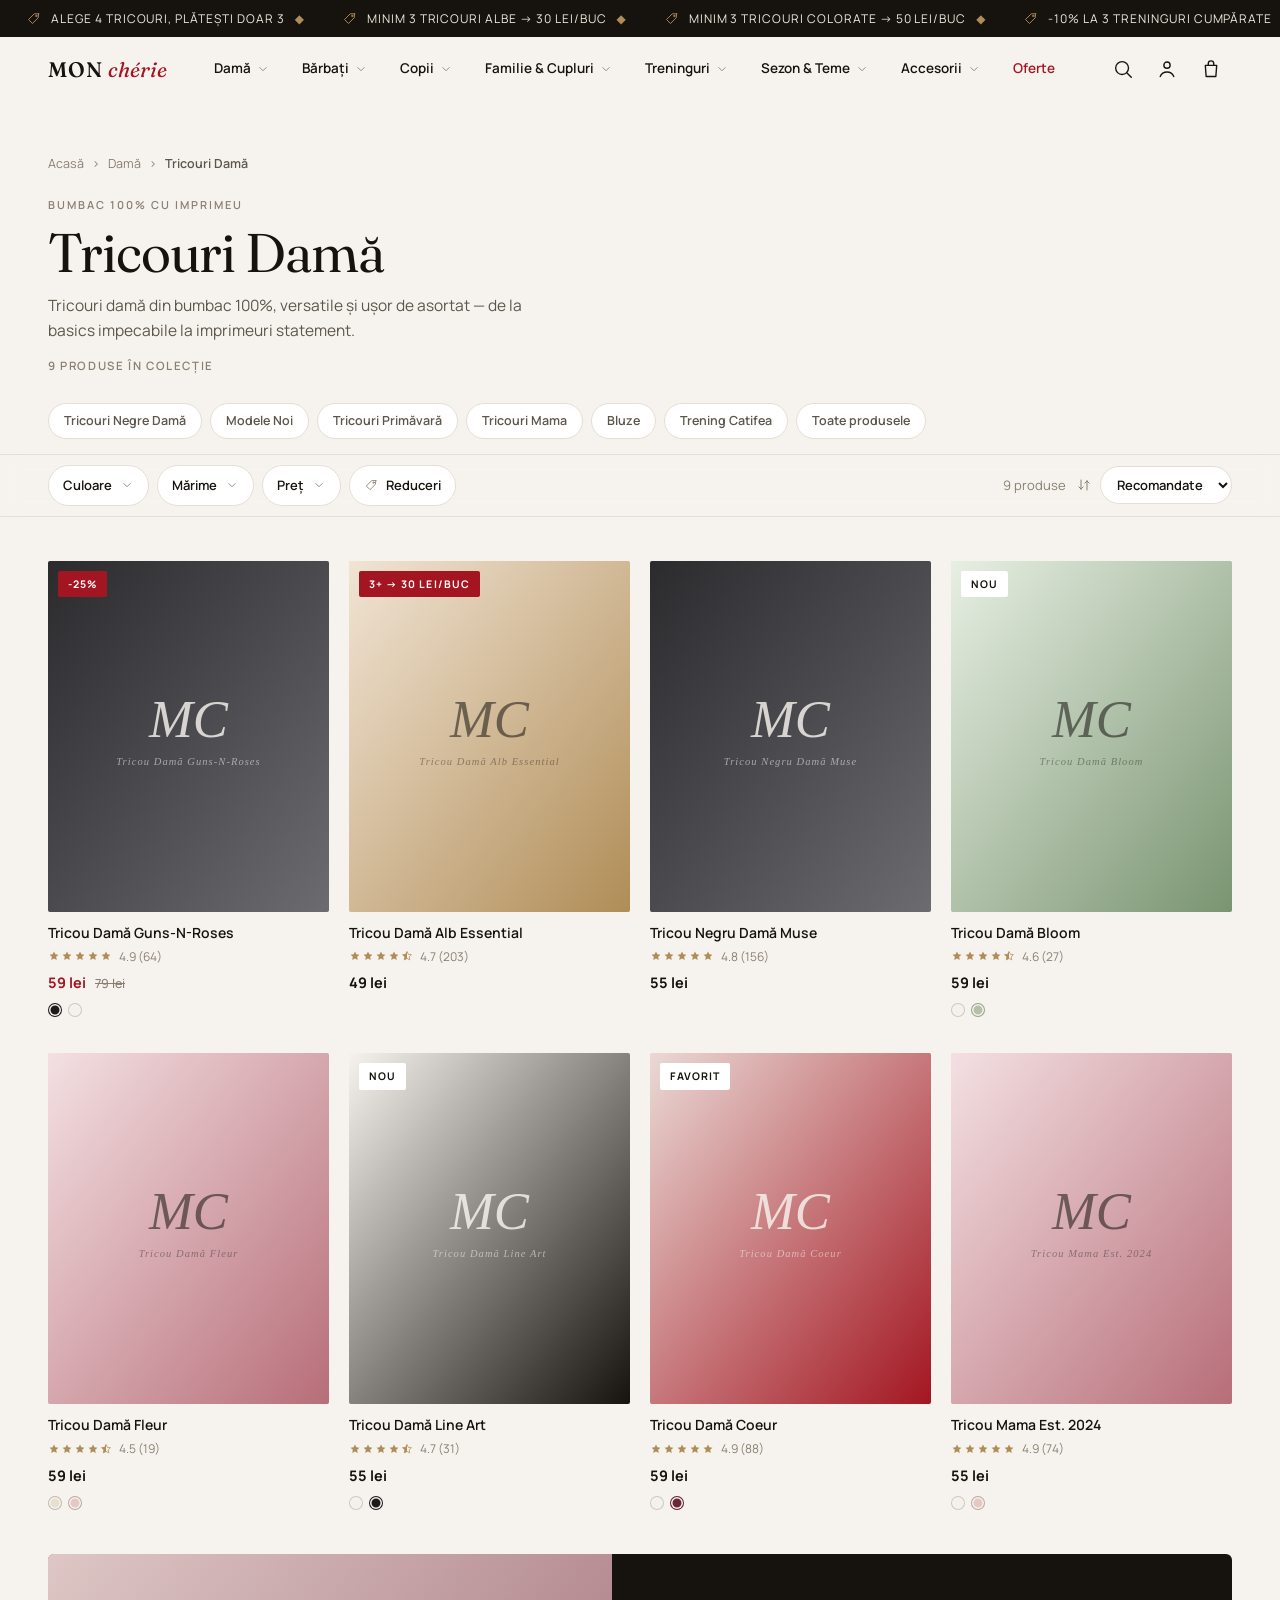
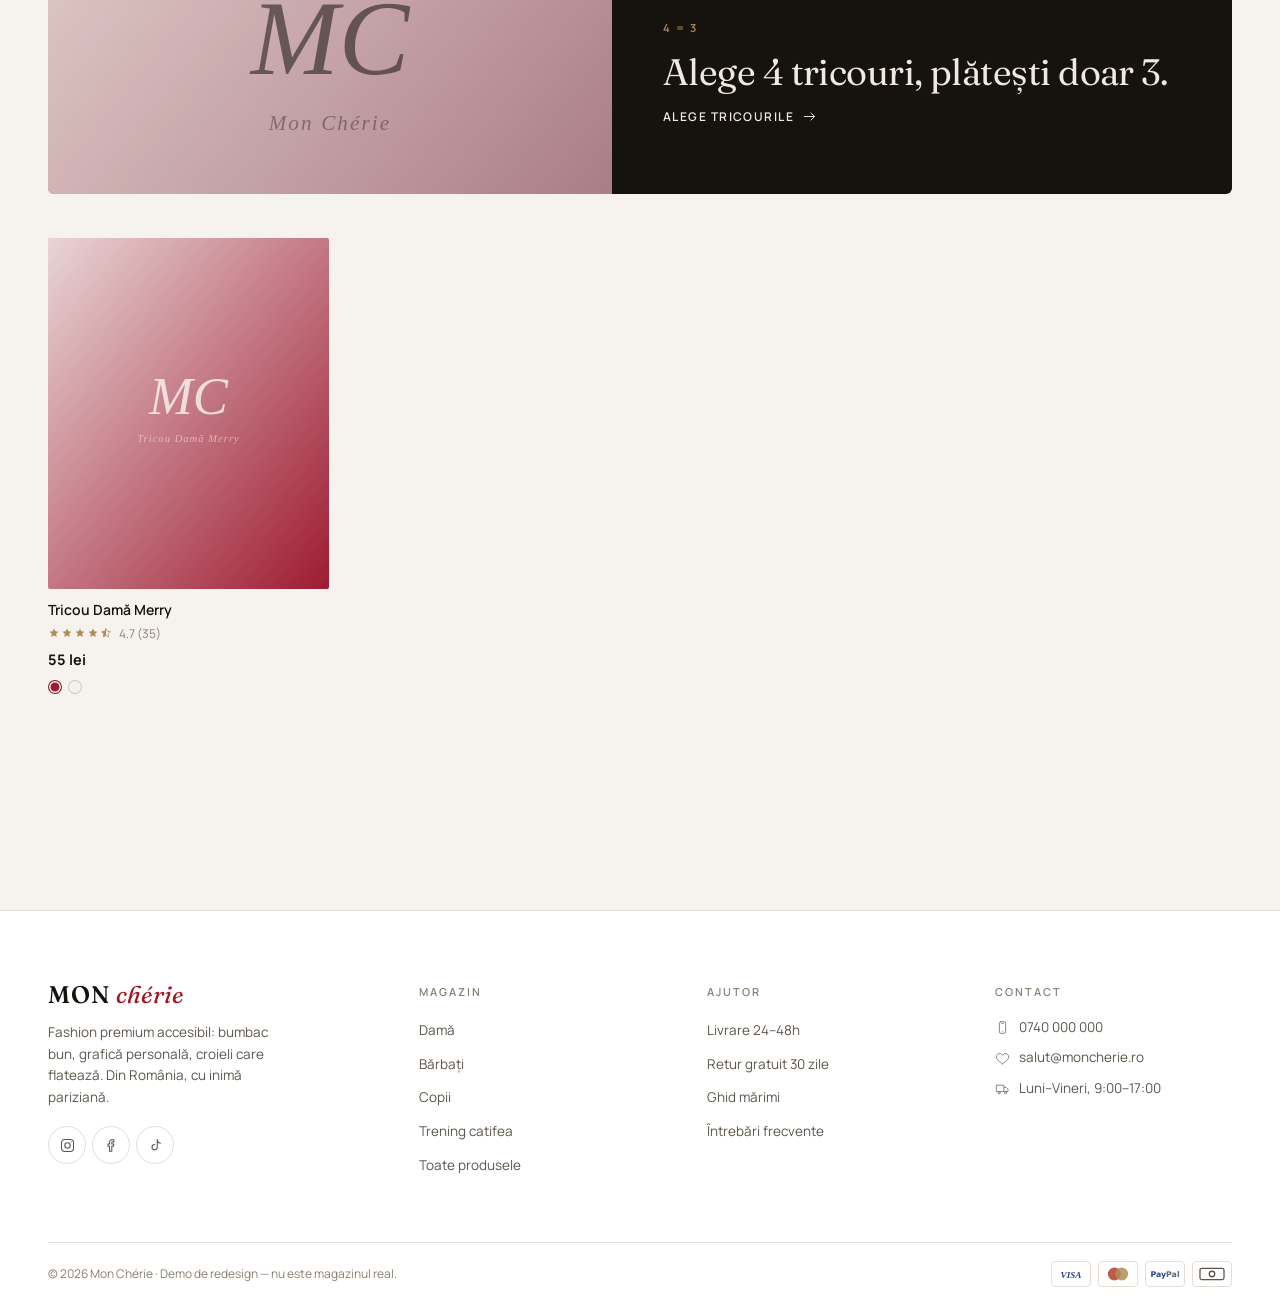
==== collection.html @ f45ca4d0 "Adaugă cele 3 pagini: homepage, colecție, produs (pre-verificare finală) - index.html + home.css/js:" ====
<!DOCTYPE html>
<html lang="ro">
<head>
  <meta charset="utf-8">
  <meta name="viewport" content="width=device-width, initial-scale=1">
  <title>Colecție — Mon Chérie</title>
  <meta name="description" content="Explorează colecțiile Mon Chérie — tricouri, bluze și treninguri din bumbac 100%, cu imprimeuri originale. Filtrează după culoare, mărime și preț.">
  <meta name="theme-color" content="#F6F3EE">
  <link rel="icon" href="data:image/svg+xml,%3Csvg%20xmlns='http://www.w3.org/2000/svg'%20viewBox='0%200%2024%2024'%3E%3Cpath%20d='M12%2020.6s-7.4-4.8-9.6-9.3A5.2%205.2%200%200%201%2012%207.1a5.2%205.2%200%200%201%209.6%204.2c-2.2%204.5-9.6%209.3-9.6%209.3z'%20fill='%23A31621'/%3E%3C/svg%3E">
  <link rel="preconnect" href="https://fonts.googleapis.com">
  <link rel="preconnect" href="https://fonts.gstatic.com" crossorigin>
  <link rel="stylesheet" href="https://fonts.googleapis.com/css2?family=Fraunces:ital,opsz,wght@0,9..144,300..620;1,9..144,300..620&family=Manrope:wght@400;500;600;700;800&display=swap">
  <link rel="stylesheet" href="assets/css/main.css">
  <link rel="stylesheet" href="assets/css/collection.css">
</head>
<body>
  <div id="mc-header"></div>

  <main id="main">
    <!-- Hero compact colecție -->
    <section class="col-hero">
      <div class="container">
        <nav class="col-crumbs" aria-label="Breadcrumb" data-crumbs></nav>
        <p class="micro col-sub" data-col-sub></p>
        <h1 class="col-title" data-col-title>Colecție</h1>
        <p class="col-desc" data-col-desc></p>
        <p class="col-note" data-col-note hidden></p>
        <p class="col-hero-count" data-col-count></p>
      </div>
    </section>

    <!-- Chips colecții înrudite -->
    <nav class="col-chips-wrap" aria-label="Colecții înrudite">
      <div class="container">
        <div class="col-chips" data-chips></div>
      </div>
    </nav>

    <!-- Toolbar sticky: filtre + sort -->
    <div class="col-toolbar-sentinel" data-sentinel aria-hidden="true"></div>
    <section class="col-toolbar" data-toolbar aria-label="Filtrare și sortare">
      <div class="container col-toolbar-inner">
        <button type="button" class="colf-trigger" data-colf-open aria-haspopup="dialog" aria-expanded="false">
          <span class="col-ic" data-icon="filter" aria-hidden="true"></span>
          <span>Filtrează</span>
          <b class="colf-n" data-trigger-n hidden></b>
        </button>
        <div class="colf" data-colf></div>
        <p class="col-count" data-count aria-live="polite"></p>
        <div class="col-sort">
          <span class="col-ic" data-icon="sort" aria-hidden="true"></span>
          <label class="visually-hidden" for="col-sort">Sortează produsele</label>
          <select id="col-sort" data-sort>
            <option value="recomandate">Recomandate</option>
            <option value="pret-asc">Preț ↑</option>
            <option value="pret-desc">Preț ↓</option>
            <option value="noutati">Noutăți</option>
            <option value="rating">Rating</option>
          </select>
        </div>
      </div>
      <div class="container col-active" data-active hidden></div>
    </section>

    <!-- Grilă produse -->
    <section class="col-products">
      <div class="container">
        <div class="col-grid" data-grid></div>
        <div class="col-empty" data-empty hidden>
          <span class="col-ic" data-icon="search" aria-hidden="true"></span>
          <p class="h3">Niciun produs nu se potrivește.</p>
          <p>Încearcă să scoți un filtru sau explorează altă colecție.</p>
          <button type="button" class="btn btn-ghost" data-clear-all>Șterge filtrele</button>
        </div>
      </div>
    </section>
  </main>

  <div id="mc-footer"></div>
  <div class="colf-scrim" data-colf-scrim aria-hidden="true"></div>

  <script src="assets/js/data.js"></script>
  <script src="assets/js/shared.js"></script>
  <script src="assets/js/collection.js"></script>
</body>
</html>
---- assets/css/main.css ----
/* =========================================================
   MON CHÉRIE — main.css
   Tokens, reset, tipografie, chrome global (announce bar,
   header, mega-menu, drawer mobil, search, cart drawer),
   butoane, card produs, toast, skeleton, footer, reveal.
   ========================================================= */

/* ---------- 1. Tokens ---------- */
:root {
  --bg: #F6F3EE;
  --surface: #FFFFFF;
  --ink: #16130F;
  --ink-soft: #5C554B;
  --muted: #8A7F72;
  --line: #E4DED4;
  --cherry: #A31621;
  --cherry-deep: #7C1220;
  --blush: #EAD9D5;
  --gold: #B08D57;
  --dark: #16130F;
  --radius: 2px;
  --radius-lg: 6px;
  --shadow: 0 24px 60px -30px rgba(22, 19, 15, .25);
  --container: 1280px;
  --header-h: 64px;

  --font-display: "Fraunces", Georgia, "Times New Roman", serif;
  --font-ui: "Manrope", system-ui, -apple-system, "Segoe UI", sans-serif;
  --ease-out: cubic-bezier(.22, 1, .36, 1);
}

/* ---------- 2. Reset ---------- */
*, *::before, *::after { box-sizing: border-box; }
* { margin: 0; }
html { -webkit-text-size-adjust: 100%; scroll-behavior: smooth; }
body {
  background: var(--bg);
  color: var(--ink);
  font-family: var(--font-ui);
  font-size: 15.5px;
  line-height: 1.6;
  min-height: 100dvh;
  overflow-x: clip;
  -webkit-font-smoothing: antialiased;
}
img, svg, video { display: block; max-width: 100%; }
img { height: auto; }
input, button, textarea, select { font: inherit; color: inherit; }
button { background: none; border: 0; padding: 0; cursor: pointer; }
a { color: inherit; text-decoration: none; }
ul, ol { list-style: none; padding: 0; }
h1, h2, h3, h4 { font-weight: inherit; overflow-wrap: break-word; }
:focus { outline: none; }
:focus-visible {
  outline: 2px solid var(--ink);
  outline-offset: 2px;
  border-radius: var(--radius);
}
::selection { background: var(--blush); color: var(--ink); }
html.mc-lock, html.mc-lock body { overflow: hidden; }

/* ---------- 3. Tipografie ---------- */
.font-display { font-family: var(--font-display); }
.display {
  font-family: var(--font-display);
  font-size: clamp(2.6rem, 6vw, 5rem);
  font-weight: 380;
  font-variation-settings: "opsz" 72;
  line-height: 1.04;
  letter-spacing: -.02em;
}
.display em, .h2 em { font-style: italic; font-weight: 400; }
.h2 {
  font-family: var(--font-display);
  font-size: clamp(1.8rem, 3.4vw, 2.6rem);
  font-weight: 400;
  line-height: 1.12;
  letter-spacing: -.015em;
}
.h3 {
  font-family: var(--font-display);
  font-size: clamp(1.25rem, 2vw, 1.55rem);
  font-weight: 480;
  line-height: 1.2;
}
.micro {
  font-size: 11px;
  font-weight: 600;
  letter-spacing: .18em;
  text-transform: uppercase;
  color: var(--ink-soft);
}
.micro--cherry { color: var(--cherry); }
.lead { font-size: 17px; color: var(--ink-soft); max-width: 46ch; }
small, .small { font-size: 13px; }

/* ---------- 4. Layout & utilitare ---------- */
.container {
  width: 100%;
  max-width: var(--container);
  margin-inline: auto;
  padding-inline: clamp(20px, 4vw, 48px);
}
.section { padding-block: clamp(64px, 10vw, 120px); }
.hairline { border: 0; border-top: 1px solid var(--line); }
.skip-link {
  position: absolute;
  left: 12px; top: -60px;
  z-index: 500;
  background: var(--ink);
  color: var(--bg);
  padding: 10px 18px;
  font-size: 13px;
  border-radius: var(--radius);
  transition: top .2s var(--ease-out);
}
.skip-link:focus-visible { top: 12px; outline-color: var(--cherry); }
.visually-hidden {
  position: absolute !important;
  width: 1px; height: 1px;
  margin: -1px; padding: 0;
  overflow: hidden;
  clip: rect(0 0 0 0);
  white-space: nowrap;
  border: 0;
}

/* Link cu underline animat */
.lnk {
  position: relative;
  display: inline-flex;
  align-items: center;
  gap: 8px;
  font-weight: 600;
  background-image: linear-gradient(currentColor, currentColor);
  background-repeat: no-repeat;
  background-position: 0 100%;
  background-size: 100% 1px;
  padding-bottom: 2px;
  transition: color .2s;
}
.lnk:hover { color: var(--cherry); }
@media (hover: hover) {
  .lnk { background-size: 0 1px; transition: color .2s, background-size .35s var(--ease-out); }
  .lnk:hover, .lnk:focus-visible { background-size: 100% 1px; }
}

/* ---------- 5. Butoane ---------- */
.btn {
  display: inline-flex;
  align-items: center;
  justify-content: center;
  gap: 10px;
  min-height: 48px;
  padding: 12px 30px;
  font-size: 12px;
  font-weight: 700;
  letter-spacing: .14em;
  text-transform: uppercase;
  border-radius: var(--radius);
  border: 1px solid transparent;
  transition: background-color .25s, color .25s, border-color .25s, transform .25s var(--ease-out);
  user-select: none;
}
.btn svg { width: 16px; height: 16px; }
.btn:active { transform: translateY(1px); }
.btn-primary { background: var(--ink); color: var(--bg); }
.btn-primary:hover, .btn-primary:focus-visible { background: var(--cherry); color: #fff; }
.btn-ghost { border-color: var(--ink); color: var(--ink); background: transparent; }
.btn-ghost:hover, .btn-ghost:focus-visible { background: var(--ink); color: var(--bg); }
.btn-dark { background: var(--bg); color: var(--ink); }
.btn-dark:hover, .btn-dark:focus-visible { background: var(--cherry); color: #fff; }
.btn-cherry { background: var(--cherry); color: #fff; }
.btn-cherry:hover, .btn-cherry:focus-visible { background: var(--cherry-deep); color: #fff; }
.btn--block { width: 100%; }

/* Buton-icon rotund din header */
.mc-icon-btn {
  position: relative;
  display: inline-flex;
  align-items: center;
  justify-content: center;
  width: 42px; height: 42px;
  border-radius: 50%;
  color: var(--ink);
  transition: background-color .2s, color .2s;
}
.mc-icon-btn svg { width: 22px; height: 22px; }
.mc-icon-btn:hover { background: rgba(22, 19, 15, .06); }

/* ---------- 6. Bara de anunț (marquee) ---------- */
.mc-announce {
  background: var(--dark);
  color: #EFE9DF;
  overflow: hidden;
  font-size: 12px;
  letter-spacing: .08em;
  text-transform: uppercase;
}
.mc-announce-track {
  display: inline-flex;
  align-items: center;
  white-space: nowrap;
  padding-block: 9px;
  animation: mc-marquee 38s linear infinite;
  will-change: transform;
}
.mc-announce:hover .mc-announce-track,
.mc-announce:focus-within .mc-announce-track { animation-play-state: paused; }
.mc-announce-item { display: inline-flex; align-items: center; gap: 10px; padding-inline: 26px; }
.mc-announce-item svg { width: 15px; height: 15px; color: var(--gold); flex: none; }
.mc-announce-dot { color: var(--gold); font-style: normal; }
@keyframes mc-marquee {
  from { transform: translateX(0); }
  to   { transform: translateX(-50%); }
}

/* ---------- 7. Header sticky ---------- */
.mc-header {
  position: sticky;
  top: 0;
  z-index: 120;
  background: rgba(246, 243, 238, .88);
  -webkit-backdrop-filter: blur(14px);
  backdrop-filter: blur(14px);
  border-bottom: 1px solid transparent;
  transition: border-color .3s, box-shadow .3s;
}
.mc-header.is-scrolled {
  border-bottom-color: var(--line);
  box-shadow: 0 12px 30px -24px rgba(22, 19, 15, .35);
}
.mc-header-inner {
  display: flex;
  align-items: center;
  gap: clamp(10px, 2vw, 28px);
  min-height: var(--header-h);
}
.mc-logo {
  font-family: var(--font-display);
  font-size: 21px;
  font-weight: 560;
  letter-spacing: .04em;
  white-space: nowrap;
  line-height: 1;
}
.mc-logo em {
  font-style: italic;
  font-weight: 420;
  letter-spacing: 0;
  color: var(--cherry);
}
.mc-burger { display: none; }
.mc-actions { display: flex; align-items: center; gap: 2px; margin-left: auto; }
.mc-cart-count {
  position: absolute;
  top: 3px; right: 1px;
  min-width: 16px; height: 16px;
  padding-inline: 4px;
  display: inline-flex;
  align-items: center;
  justify-content: center;
  background: var(--cherry);
  color: #fff;
  font-size: 10px;
  font-weight: 700;
  border-radius: 99px;
  line-height: 1;
}
.mc-cart-count.is-empty { display: none; }
.mc-cart-count.pulse { animation: mc-pulse .45s var(--ease-out); }
@keyframes mc-pulse {
  0% { transform: scale(1); }
  40% { transform: scale(1.45); }
  100% { transform: scale(1); }
}

/* ---------- 8. Nav desktop + Mega-menu ---------- */
.mc-nav { flex: 1; }
.mc-nav > ul {
  display: flex;
  align-items: center;
  justify-content: center;
  gap: clamp(2px, .8vw, 10px);
}
.mc-nav-tab, .mc-nav-link {
  display: inline-flex;
  align-items: center;
  gap: 5px;
  padding: 10px 11px;
  font-size: 13.5px;
  font-weight: 600;
  color: var(--ink);
  border-radius: var(--radius);
  white-space: nowrap;
  transition: color .2s;
}
.mc-nav-tab svg { width: 14px; height: 14px; transition: transform .2s var(--ease-out); color: var(--muted); }
.mc-nav-item.open > .mc-nav-tab { color: var(--cherry); }
.mc-nav-item.open > .mc-nav-tab svg { transform: rotate(180deg); color: currentColor; }
.mc-nav-offers { color: var(--cherry); }
.mc-nav-offers:hover { color: var(--cherry-deep); }

.mc-mega {
  position: absolute;
  left: 0; right: 0; top: 100%;
  background: var(--surface);
  border-top: 1px solid var(--line);
  border-bottom: 1px solid var(--line);
  box-shadow: var(--shadow);
  opacity: 0;
  visibility: hidden;
  transform: translateY(8px);
  transition: opacity .2s var(--ease-out), transform .2s var(--ease-out), visibility .2s;
  pointer-events: none;
}
.mc-nav-item.open > .mc-mega {
  opacity: 1;
  visibility: visible;
  transform: translateY(0);
  pointer-events: auto;
}
.mc-mega-grid {
  display: grid;
  grid-template-columns: 1fr auto;
  gap: clamp(28px, 4vw, 64px);
  padding-block: 34px 26px;
}
.mc-mega-cols {
  display: flex;
  flex-wrap: wrap;
  gap: clamp(28px, 3.5vw, 56px);
  padding-right: clamp(20px, 3vw, 48px);
  border-right: 1px solid var(--line);
}
.mc-mega-group { min-width: 170px; }
.mc-mega-group .micro { display: block; margin-bottom: 14px; color: var(--muted); }
.mc-mega-link {
  display: flex;
  align-items: center;
  gap: 10px;
  padding: 7px 0;
  font-size: 14px;
  font-weight: 500;
  color: var(--ink-soft);
  transition: color .2s, transform .2s var(--ease-out);
}
.mc-mega-link svg { width: 18px; height: 18px; color: var(--muted); flex: none; transition: color .2s; }
.mc-mega-link:hover, .mc-mega-link:focus-visible { color: var(--cherry); transform: translateX(3px); }
.mc-mega-link:hover svg { color: var(--cherry); }
.mc-mega-badge {
  font-size: 10px;
  font-weight: 700;
  letter-spacing: .08em;
  text-transform: uppercase;
  color: var(--cherry);
  background: var(--blush);
  border-radius: 99px;
  padding: 2px 8px;
  line-height: 1.5;
}
.mc-mega-feats { display: flex; gap: 18px; }
.mc-feat { width: clamp(190px, 16vw, 230px); }
.mc-feat-media {
  display: block;
  aspect-ratio: 16 / 10;
  overflow: hidden;
  border-radius: var(--radius);
  background: var(--blush);
  margin-bottom: 10px;
}
.mc-feat-media img {
  width: 100%; height: 100%;
  object-fit: cover;
  transition: transform .6s var(--ease-out);
}
.mc-feat:hover .mc-feat-media img { transform: scale(1.05); }
.mc-feat-title { display: block; font-family: var(--font-display); font-size: 16px; font-weight: 520; }
.mc-feat-note { display: block; font-size: 12.5px; color: var(--muted); margin-top: 2px; }
.mc-mega-bar {
  border-top: 1px solid var(--line);
  background: var(--bg);
}
.mc-mega-bar-inner {
  display: flex;
  align-items: center;
  justify-content: space-between;
  gap: 16px;
  padding-block: 11px;
  font-size: 13px;
  color: var(--ink-soft);
}
.mc-mega-bar .lnk { font-size: 12px; letter-spacing: .1em; text-transform: uppercase; }
.mc-mega-bar .lnk svg { width: 14px; height: 14px; }

/* ---------- 9. Scrim + drawere ---------- */
.mc-scrim {
  position: fixed;
  inset: 0;
  z-index: 140;
  background: rgba(22, 19, 15, .44);
  opacity: 0;
  visibility: hidden;
  transition: opacity .3s, visibility .3s;
}
.mc-scrim.open { opacity: 1; visibility: visible; }

/* Drawer mobil (stânga) */
.mc-drawer {
  position: fixed;
  top: 0; bottom: 0; left: 0;
  z-index: 150;
  width: min(400px, 90vw);
  background: var(--bg);
  display: flex;
  flex-direction: column;
  transform: translateX(-102%);
  visibility: hidden;
  transition: transform .34s var(--ease-out), visibility .34s;
  box-shadow: var(--shadow);
}
.mc-drawer.open { transform: translateX(0); visibility: visible; }
.mc-drawer-head {
  display: flex;
  align-items: center;
  justify-content: space-between;
  padding: 12px 14px 12px 20px;
  border-bottom: 1px solid var(--line);
  flex: none;
}
.mc-drawer-viewport { flex: 1; overflow: hidden auto; overscroll-behavior: contain; position: relative; }
.mc-drawer-lvl { padding: 14px 20px 24px; }
.mc-drawer-lvl2 { display: none; }
.mc-drawer.is-sub .mc-drawer-lvl1 { display: none; }
.mc-drawer.is-sub .mc-drawer-lvl2 { display: block; animation: mc-slide-in .28s var(--ease-out); }
@keyframes mc-slide-in {
  from { opacity: 0; transform: translateX(26px); }
  to   { opacity: 1; transform: translateX(0); }
}
.mc-drawer-tab, .mc-drawer-back {
  display: flex;
  align-items: center;
  gap: 14px;
  width: 100%;
  padding: 14px 2px;
  font-size: 15.5px;
  font-weight: 600;
  text-align: left;
  border-bottom: 1px solid var(--line);
}
.mc-drawer-tab svg:first-child { width: 20px; height: 20px; color: var(--muted); flex: none; }
.mc-drawer-tab .mc-chev { margin-left: auto; width: 16px; height: 16px; color: var(--muted); }
.mc-drawer-back { border-bottom: 0; color: var(--ink-soft); font-size: 13px; text-transform: uppercase; letter-spacing: .12em; padding-block: 10px 16px; }
.mc-drawer-back svg { width: 16px; height: 16px; }
.mc-drawer-lvl2 .micro { display: block; margin: 18px 0 6px; color: var(--muted); }
.mc-drawer-lvl2 .mc-mega-link { padding: 9px 0; font-size: 15px; }
.mc-drawer-feats { display: grid; grid-template-columns: 1fr 1fr; gap: 14px; margin-top: 22px; }
.mc-drawer-feats .mc-feat { width: auto; }
.mc-drawer-foot {
  flex: none;
  border-top: 1px solid var(--line);
  padding: 14px 20px 18px;
}
.mc-drawer-promo {
  display: flex;
  align-items: center;
  gap: 10px;
  font-size: 12.5px;
  color: var(--cherry);
  font-weight: 600;
  margin-bottom: 12px;
}
.mc-drawer-promo svg { width: 16px; height: 16px; flex: none; }
.mc-drawer-links { display: flex; gap: 22px; }
.mc-drawer-links a, .mc-drawer-links button {
  display: inline-flex;
  align-items: center;
  gap: 8px;
  font-size: 13.5px;
  font-weight: 600;
  color: var(--ink-soft);
}
.mc-drawer-links svg { width: 17px; height: 17px; }

/* ---------- 10. Search overlay ---------- */
.mc-search {
  position: fixed;
  top: 0; left: 0; right: 0;
  z-index: 160;
  background: var(--bg);
  border-bottom: 1px solid var(--line);
  box-shadow: var(--shadow);
  transform: translateY(-102%);
  visibility: hidden;
  transition: transform .34s var(--ease-out), visibility .34s;
  max-height: 100dvh;
  overflow-y: auto;
  overscroll-behavior: contain;
}
.mc-search.open { transform: translateY(0); visibility: visible; }
.mc-search-inner { padding-block: 22px 30px; }
.mc-search-bar {
  display: flex;
  align-items: center;
  gap: 14px;
  border-bottom: 2px solid var(--ink);
  padding-bottom: 10px;
}
.mc-search-bar > svg { width: 22px; height: 22px; color: var(--muted); flex: none; }
.mc-search-input {
  flex: 1;
  border: 0;
  background: none;
  font-family: var(--font-display);
  font-size: clamp(20px, 3vw, 30px);
  font-weight: 420;
  min-width: 0;
}
.mc-search-input::placeholder { color: var(--muted); font-style: italic; }
.mc-search-input:focus-visible { outline: none; }
.mc-search-hints {
  display: flex;
  flex-wrap: wrap;
  align-items: center;
  gap: 10px;
  margin-top: 18px;
}
.mc-search-hints .micro { color: var(--muted); margin-right: 4px; }
.mc-chip {
  display: inline-flex;
  align-items: center;
  gap: 6px;
  padding: 7px 15px;
  font-size: 12.5px;
  font-weight: 600;
  border: 1px solid var(--line);
  border-radius: 99px;
  background: var(--surface);
  transition: border-color .2s, color .2s, background-color .2s;
}
.mc-chip:hover, .mc-chip:focus-visible { border-color: var(--ink); }
.mc-chip[aria-pressed="true"], .mc-chip.active { background: var(--ink); color: var(--bg); border-color: var(--ink); }
.mc-search-sugg { margin-top: 14px; }
.mc-sugg-item {
  display: flex;
  align-items: center;
  gap: 14px;
  padding: 9px 6px;
  border-radius: var(--radius-lg);
  transition: background-color .15s;
}
.mc-sugg-item:hover, .mc-sugg-item:focus-visible { background: rgba(22, 19, 15, .05); }
.mc-sugg-item img {
  width: 44px; height: 55px;
  object-fit: cover;
  border-radius: var(--radius);
  background: var(--blush);
  flex: none;
}
.mc-sugg-title { font-size: 14px; font-weight: 600; }
.mc-sugg-meta { font-size: 12px; color: var(--muted); }
.mc-sugg-price { margin-left: auto; font-size: 13.5px; font-weight: 700; white-space: nowrap; }
.mc-sugg-empty { padding: 18px 4px; font-size: 14px; color: var(--ink-soft); font-style: italic; }

/* ---------- 11. Cart drawer (dreapta) ---------- */
.mc-cartd {
  position: fixed;
  top: 0; bottom: 0; right: 0;
  z-index: 150;
  width: min(430px, 94vw);
  background: var(--bg);
  display: flex;
  flex-direction: column;
  transform: translateX(102%);
  visibility: hidden;
  transition: transform .34s var(--ease-out), visibility .34s;
  box-shadow: var(--shadow);
}
.mc-cartd.open { transform: translateX(0); visibility: visible; }
.mc-cartd-head {
  display: flex;
  align-items: center;
  justify-content: space-between;
  padding: 14px 12px 14px 22px;
  border-bottom: 1px solid var(--line);
  flex: none;
}
.mc-cartd-title { font-family: var(--font-display); font-size: 19px; font-weight: 520; }
.mc-cartd-title span { color: var(--muted); font-family: var(--font-ui); font-size: 13px; margin-left: 6px; }
.mc-cartd-ship { padding: 14px 22px; border-bottom: 1px solid var(--line); flex: none; font-size: 13px; }
.mc-cartd-ship strong { color: var(--cherry); }
.mc-cartd-ship .is-done { color: var(--ink); display: inline-flex; align-items: center; gap: 7px; font-weight: 600; }
.mc-cartd-ship .is-done svg { width: 15px; height: 15px; color: var(--cherry); }
.mc-ship-bar {
  margin-top: 9px;
  height: 4px;
  border-radius: 99px;
  background: var(--line);
  overflow: hidden;
}
.mc-ship-bar i {
  display: block;
  height: 100%;
  background: var(--cherry);
  border-radius: 99px;
  transition: width .5s var(--ease-out);
}
.mc-cartd-items { flex: 1; overflow-y: auto; overscroll-behavior: contain; padding: 6px 22px; }
.mc-cart-item {
  display: grid;
  grid-template-columns: 74px 1fr;
  gap: 14px;
  padding-block: 16px;
  border-bottom: 1px solid var(--line);
}
.mc-cart-item:last-child { border-bottom: 0; }
.mc-cart-item img {
  width: 74px; height: 92px;
  object-fit: cover;
  border-radius: var(--radius);
  background: var(--blush);
}
.mc-cart-item-title { font-size: 14px; font-weight: 600; line-height: 1.35; }
.mc-cart-item-meta { font-size: 12px; color: var(--muted); margin-top: 2px; }
.mc-cart-item-row {
  display: flex;
  align-items: center;
  justify-content: space-between;
  gap: 10px;
  margin-top: 10px;
}
.mc-cart-item-price { font-size: 14px; font-weight: 700; }
.mc-cart-remove {
  font-size: 11.5px;
  color: var(--muted);
  text-decoration: underline;
  text-underline-offset: 3px;
  margin-left: 12px;
  transition: color .2s;
}
.mc-cart-remove:hover { color: var(--cherry); }
.mc-qty {
  display: inline-flex;
  align-items: center;
  border: 1px solid var(--line);
  border-radius: var(--radius);
  background: var(--surface);
}
.mc-qty button {
  width: 32px; height: 32px;
  display: inline-flex;
  align-items: center;
  justify-content: center;
  color: var(--ink-soft);
  transition: color .2s;
}
.mc-qty button:hover { color: var(--ink); }
.mc-qty button:disabled { opacity: .35; cursor: default; }
.mc-qty svg { width: 13px; height: 13px; }
.mc-qty output {
  min-width: 26px;
  text-align: center;
  font-size: 13px;
  font-weight: 700;
}
.mc-cart-empty { text-align: center; padding: 54px 10px; }
.mc-cart-empty svg { width: 42px; height: 42px; margin: 0 auto 14px; color: var(--muted); }
.mc-cart-empty p { font-family: var(--font-display); font-size: 19px; margin-bottom: 18px; }
.mc-cartd-upsell {
  flex: none;
  margin: 0 22px;
  padding: 12px 0;
  border-top: 1px solid var(--line);
}
.mc-cartd-upsell .micro { display: block; margin-bottom: 10px; color: var(--muted); }
.mc-upsell-row {
  display: flex;
  align-items: center;
  gap: 12px;
}
.mc-upsell-row img {
  width: 48px; height: 60px;
  object-fit: cover;
  border-radius: var(--radius);
  background: var(--blush);
  flex: none;
}
.mc-upsell-title { font-size: 13px; font-weight: 600; line-height: 1.3; }
.mc-upsell-price { font-size: 12.5px; color: var(--ink-soft); }
.mc-upsell-add {
  margin-left: auto;
  flex: none;
  width: 36px; height: 36px;
  display: inline-flex;
  align-items: center;
  justify-content: center;
  border: 1px solid var(--ink);
  border-radius: 50%;
  transition: background-color .2s, color .2s;
}
.mc-upsell-add:hover { background: var(--ink); color: var(--bg); }
.mc-upsell-add svg { width: 15px; height: 15px; }
.mc-cartd-foot {
  flex: none;
  border-top: 1px solid var(--line);
  padding: 16px 22px 20px;
  background: var(--surface);
}
.mc-cartd-total {
  display: flex;
  align-items: baseline;
  justify-content: space-between;
  margin-bottom: 4px;
}
.mc-cartd-total b { font-size: 18px; }
.mc-cartd-note { font-size: 11.5px; color: var(--muted); margin-bottom: 14px; }

/* ---------- 12. Card produs ---------- */
.mc-card { position: relative; }
.mc-card-media {
  position: relative;
  aspect-ratio: 4 / 5;
  overflow: hidden;
  border-radius: var(--radius);
  background: var(--blush);
}
.mc-card-media > a { position: absolute; inset: 0; z-index: 1; }
.mc-card-img {
  position: absolute;
  inset: 0;
  width: 100%; height: 100%;
  object-fit: cover;
  transition: opacity .45s ease, transform .6s var(--ease-out);
}
.mc-card-img.is-alt { opacity: 0; }
@media (hover: hover) {
  .mc-card:hover .mc-card-img { transform: scale(1.04); }
  .mc-card:hover .mc-card-img.is-alt { opacity: 1; }
  .mc-card:hover .mc-card-img.is-primary.has-alt { opacity: 0; }
}
.mc-badge {
  position: absolute;
  top: 10px; left: 10px;
  z-index: 2;
  padding: 5px 10px;
  font-size: 10.5px;
  font-weight: 700;
  letter-spacing: .1em;
  text-transform: uppercase;
  background: var(--surface);
  color: var(--ink);
  border-radius: var(--radius);
  pointer-events: none;
}
.mc-badge--sale { background: var(--cherry); color: #fff; }
.mc-badge--gold { background: var(--dark); color: var(--gold); }
.mc-quick-add {
  position: absolute;
  right: 10px; bottom: 10px;
  z-index: 2;
  width: 40px; height: 40px;
  display: inline-flex;
  align-items: center;
  justify-content: center;
  background: var(--surface);
  color: var(--ink);
  border-radius: 50%;
  box-shadow: 0 8px 20px -8px rgba(22, 19, 15, .4);
  opacity: 0;
  transform: translateY(8px);
  transition: opacity .25s, transform .25s var(--ease-out), background-color .2s, color .2s;
}
.mc-quick-add svg { width: 17px; height: 17px; }
.mc-quick-add:hover { background: var(--ink); color: var(--bg); }
.mc-card:hover .mc-quick-add,
.mc-card:focus-within .mc-quick-add { opacity: 1; transform: translateY(0); }
@media (hover: none) {
  .mc-quick-add { opacity: 1; transform: none; }
}
.mc-card-body { padding-top: 12px; }
.mc-card-title { font-size: 14px; font-weight: 600; line-height: 1.35; }
.mc-card-title a { transition: color .2s; }
.mc-card-title a:hover { color: var(--cherry); }
.mc-card-rating {
  display: flex;
  align-items: center;
  gap: 7px;
  margin-top: 4px;
  font-size: 12px;
  color: var(--muted);
}
.mc-stars { display: inline-flex; gap: 1px; color: var(--gold); }
.mc-stars svg { width: 12px; height: 12px; }
.mc-card-price {
  display: flex;
  align-items: baseline;
  gap: 9px;
  margin-top: 5px;
  font-size: 14.5px;
  font-weight: 700;
}
.mc-compare {
  font-size: 12.5px;
  font-weight: 500;
  color: var(--muted);
  text-decoration: line-through;
}
.mc-card-price .mc-price--sale { color: var(--cherry); }
.mc-swatches { display: flex; align-items: center; gap: 6px; margin-top: 9px; }
.mc-swatch {
  width: 14px; height: 14px;
  border-radius: 50%;
  border: 1px solid rgba(22, 19, 15, .18);
  box-shadow: inset 0 0 0 1.5px var(--bg);
}
.mc-swatch-more { font-size: 11px; color: var(--muted); font-weight: 600; }

/* ---------- 13. Toast ---------- */
.mc-toast {
  position: fixed;
  left: 50%;
  bottom: 26px;
  z-index: 200;
  transform: translate(-50%, 16px);
  display: flex;
  align-items: center;
  gap: 10px;
  background: var(--ink);
  color: var(--bg);
  font-size: 13.5px;
  font-weight: 600;
  padding: 13px 22px;
  border-radius: 99px;
  box-shadow: var(--shadow);
  opacity: 0;
  visibility: hidden;
  transition: opacity .3s, transform .3s var(--ease-out), visibility .3s;
  max-width: min(92vw, 480px);
  text-align: center;
}
.mc-toast svg { width: 16px; height: 16px; color: var(--gold); flex: none; }
.mc-toast.show { opacity: 1; visibility: visible; transform: translate(-50%, 0); }

/* ---------- 14. Skeleton ---------- */
.skel {
  position: relative;
  overflow: hidden;
  background: var(--line);
  border-radius: var(--radius);
  color: transparent !important;
}
.skel::after {
  content: "";
  position: absolute;
  inset: 0;
  background: linear-gradient(100deg, transparent 30%, rgba(255, 255, 255, .55) 50%, transparent 70%);
  transform: translateX(-100%);
  animation: mc-shimmer 1.4s infinite;
}
@keyframes mc-shimmer { to { transform: translateX(100%); } }
.skel-media { aspect-ratio: 4 / 5; }
.skel-line { height: 13px; margin-top: 10px; }
.skel-line--short { width: 55%; }

/* ---------- 15. Footer ---------- */
.mc-footer {
  border-top: 1px solid var(--line);
  background: var(--surface);
  margin-top: clamp(64px, 10vw, 120px);
}
.mc-footer-top {
  display: grid;
  grid-template-columns: 1.35fr repeat(3, 1fr);
  gap: clamp(24px, 4vw, 56px);
  padding-block: clamp(44px, 6vw, 72px) clamp(34px, 5vw, 56px);
}
.mc-footer-brand .mc-logo { font-size: 24px; }
.mc-footer-brand p {
  font-size: 13.5px;
  color: var(--ink-soft);
  max-width: 30ch;
  margin-top: 12px;
}
.mc-footer-social { display: flex; gap: 6px; margin-top: 18px; }
.mc-footer-social a {
  display: inline-flex;
  align-items: center;
  justify-content: center;
  width: 38px; height: 38px;
  border: 1px solid var(--line);
  border-radius: 50%;
  color: var(--ink-soft);
  transition: border-color .2s, color .2s;
}
.mc-footer-social a:hover { border-color: var(--ink); color: var(--ink); }
.mc-footer-social svg { width: 17px; height: 17px; }
.mc-footer-col .micro { display: block; margin-bottom: 16px; color: var(--muted); }
.mc-footer-col li { margin-bottom: 9px; }
.mc-footer-col a {
  font-size: 13.5px;
  color: var(--ink-soft);
  transition: color .2s;
}
.mc-footer-col a:hover { color: var(--cherry); }
.mc-footer-contact li {
  display: flex;
  align-items: center;
  gap: 9px;
  font-size: 13.5px;
  color: var(--ink-soft);
}
.mc-footer-contact svg { width: 15px; height: 15px; color: var(--muted); flex: none; }
.mc-footer-bottom {
  display: flex;
  flex-wrap: wrap;
  align-items: center;
  justify-content: space-between;
  gap: 14px;
  border-top: 1px solid var(--line);
  padding-block: 18px;
  font-size: 12px;
  color: var(--muted);
}
.mc-payments { display: flex; align-items: center; gap: 7px; }
.mc-payments svg {
  width: 40px; height: 26px;
  border: 1px solid var(--line);
  border-radius: 4px;
  background: #fff;
}

/* ---------- 16. Reveal on scroll ---------- */
html.mc-js .rv {
  opacity: 0;
  transform: translateY(24px);
  transition: opacity .7s var(--ease-out), transform .7s var(--ease-out);
  transition-delay: calc(var(--rv-i, 0) * 60ms);
}
html.mc-js .rv.in { opacity: 1; transform: none; }

/* ---------- 17. Responsive ---------- */
@media (max-width: 1023px) {
  .mc-nav { display: none; }
  .mc-burger {
    display: inline-flex;
    margin-left: -8px;
  }
  .mc-header-inner { gap: 8px; }
  .mc-logo { margin-inline: auto; transform: translateX(-21px); }
  .mc-footer-top { grid-template-columns: 1fr 1fr; }
  .mc-footer-brand { grid-column: 1 / -1; }
}
@media (max-width: 560px) {
  .mc-footer-top { grid-template-columns: 1fr; gap: 30px; }
  .btn { padding-inline: 22px; }
  .mc-cartd-items, .mc-cartd-ship, .mc-cartd-foot { padding-inline: 18px; }
  .mc-cartd-upsell { margin-inline: 18px; }
}

/* ---------- 18. Reduced motion ---------- */
@media (prefers-reduced-motion: reduce) {
  html { scroll-behavior: auto; }
  *, *::before, *::after {
    animation-duration: .01ms !important;
    animation-iteration-count: 1 !important;
    transition-duration: .01ms !important;
  }
  .mc-announce-track { animation: none; transform: none; }
  html.mc-js .rv { opacity: 1; transform: none; }
  .skel::after { animation: none; }
}
---- assets/css/collection.css ----
/* =========================================================
   MON CHÉRIE — collection.css
   Pagina de colecție: hero compact, chips înrudite, toolbar
   sticky cu filtre (dropdown desktop / bottom-sheet mobil),
   grilă 4/2/2, editorial break, empty-state, quick-add pop.
   ========================================================= */

/* atributul hidden bate orice display setat pe clase */
[hidden] { display: none !important; }

/* ---------- Hero compact ---------- */
.col-hero { padding-top: clamp(28px, 5vw, 52px); }
.col-crumbs {
  display: flex;
  flex-wrap: wrap;
  gap: 8px;
  font-size: 12.5px;
  color: var(--muted);
  margin-bottom: clamp(14px, 2.5vw, 22px);
}
.col-crumbs a { transition: color .2s; }
.col-crumbs a:hover, .col-crumbs a:focus-visible { color: var(--cherry); }
.col-crumbs [aria-current] { color: var(--ink-soft); font-weight: 600; }
.col-sub { display: block; margin-bottom: 10px; color: var(--muted); }
.col-title {
  font-family: var(--font-display);
  font-size: clamp(2.1rem, 4.6vw, 3.4rem);
  font-weight: 380;
  font-variation-settings: "opsz" 60;
  letter-spacing: -.02em;
  line-height: 1.05;
}
.col-desc {
  margin-top: 12px;
  font-size: 15.5px;
  color: var(--ink-soft);
  max-width: 56ch;
}
.col-hero-count {
  margin-top: 14px;
  font-size: 11.5px;
  font-weight: 600;
  letter-spacing: .14em;
  text-transform: uppercase;
  color: var(--muted);
}
.col-note {
  margin-top: 14px;
  display: inline-block;
  font-size: 13px;
  color: var(--ink-soft);
  background: var(--blush);
  border-radius: var(--radius);
  padding: 8px 14px;
}

/* ---------- Chips colecții înrudite ---------- */
.col-chips-wrap { margin-top: clamp(18px, 3vw, 28px); }
.col-chips {
  display: flex;
  gap: 8px;
  overflow-x: auto;
  scroll-snap-type: x proximity;
  padding-bottom: 14px;
  scrollbar-width: none;
}
.col-chips::-webkit-scrollbar { display: none; }
.col-chips .mc-chip {
  flex: none;
  scroll-snap-align: start;
  color: var(--ink-soft);
}
.col-chips .mc-chip:hover, .col-chips .mc-chip:focus-visible { color: var(--ink); }

/* ---------- Toolbar sticky ---------- */
.col-toolbar-sentinel { height: 1px; }
.col-toolbar {
  position: sticky;
  top: var(--header-h);
  z-index: 90;
  background: rgba(246, 243, 238, .92);
  -webkit-backdrop-filter: blur(10px);
  backdrop-filter: blur(10px);
  border-block: 1px solid var(--line);
  transition: box-shadow .3s;
}
.col-toolbar.is-stuck { box-shadow: 0 16px 30px -26px rgba(22, 19, 15, .4); }
.col-toolbar-inner {
  display: flex;
  align-items: center;
  flex-wrap: wrap;
  gap: 10px;
  padding-block: 10px;
}
.col-count { font-size: 13px; color: var(--muted); margin-left: auto; white-space: nowrap; }
.col-ic { display: inline-flex; }
.col-ic svg { width: 16px; height: 16px; }

/* Sort */
.col-sort { display: flex; align-items: center; gap: 8px; }
.col-sort .col-ic svg { color: var(--muted); }
.col-sort select {
  border: 1px solid var(--line);
  background: var(--surface);
  border-radius: 99px;
  padding: 8px 12px;
  font-size: 13px;
  font-weight: 600;
  color: var(--ink);
  cursor: pointer;
  transition: border-color .2s;
  max-width: 168px;
}
.col-sort select:hover, .col-sort select:focus-visible { border-color: var(--ink); }

/* ---------- Filtre — comune ---------- */
.colf-head, .colf-foot { display: none; }
.colf-trigger { display: none; }
.colf-groups { display: flex; align-items: center; flex-wrap: wrap; gap: 8px; }
.colf-group { position: relative; }
.colf-btn {
  display: inline-flex;
  align-items: center;
  gap: 8px;
  padding: 9px 14px;
  font-size: 13px;
  font-weight: 600;
  color: var(--ink);
  border: 1px solid var(--line);
  border-radius: 99px;
  background: var(--surface);
  transition: border-color .2s, background-color .2s, color .2s;
}
.colf-btn:hover { border-color: var(--ink); }
.colf-btn svg { width: 14px; height: 14px; color: var(--muted); }
.colf-chev { display: inline-flex; }
.colf-chev svg { transition: transform .25s var(--ease-out); }
.colf-group.open .colf-btn { border-color: var(--ink); }
.colf-group.open .colf-chev svg { transform: rotate(180deg); }
.colf-n {
  min-width: 18px; height: 18px;
  padding-inline: 5px;
  display: inline-flex;
  align-items: center;
  justify-content: center;
  background: var(--ink);
  color: var(--bg);
  font-size: 10.5px;
  font-weight: 700;
  font-style: normal;
  border-radius: 99px;
  line-height: 1;
}
.colf-toggle[aria-pressed="true"] {
  background: var(--ink);
  color: var(--bg);
  border-color: var(--ink);
}
.colf-toggle[aria-pressed="true"] svg { color: var(--gold); }

/* Panou dropdown (desktop) */
.colf-panel {
  position: absolute;
  top: calc(100% + 8px);
  left: 0;
  z-index: 95;
  min-width: 232px;
  max-height: 340px;
  overflow-y: auto;
  background: var(--surface);
  border: 1px solid var(--line);
  border-radius: var(--radius-lg);
  box-shadow: var(--shadow);
  padding: 14px;
  opacity: 0;
  visibility: hidden;
  transform: translateY(6px);
  transition: opacity .2s var(--ease-out), transform .2s var(--ease-out), visibility .2s;
}
.colf-group.open > .colf-panel { opacity: 1; visibility: visible; transform: none; }
.colf-group:nth-last-child(-n+2) .colf-panel { left: auto; right: 0; }

/* Opțiuni culoare (swatch) */
.colf-opt {
  position: relative;
  display: flex;
  align-items: center;
  gap: 10px;
  padding: 7px 4px;
  border-radius: var(--radius);
  cursor: pointer;
}
.colf-opt input { position: absolute; opacity: 0; pointer-events: none; }
.colf-swatch {
  width: 20px; height: 20px;
  flex: none;
  border-radius: 50%;
  border: 1px solid rgba(22, 19, 15, .22);
  box-shadow: inset 0 0 0 2px var(--surface);
}
.colf-opt input:checked ~ .colf-swatch { outline: 2px solid var(--ink); outline-offset: 2px; }
.colf-opt input:focus-visible ~ .colf-swatch { outline: 2px solid var(--cherry); outline-offset: 2px; }
.colf-opt-label { font-size: 13.5px; color: var(--ink-soft); transition: color .2s; }
.colf-opt:hover .colf-opt-label { color: var(--ink); }
.colf-opt input:checked ~ .colf-opt-label { color: var(--ink); font-weight: 700; }
.colf-opt-n { margin-left: auto; font-size: 11.5px; color: var(--muted); }

/* Opțiuni mărime (pill) */
.colf-opts--sizes { display: flex; flex-wrap: wrap; gap: 8px; }
.colf-size { position: relative; cursor: pointer; }
.colf-size input { position: absolute; opacity: 0; pointer-events: none; }
.colf-size span {
  display: inline-flex;
  align-items: center;
  justify-content: center;
  min-width: 42px;
  min-height: 38px;
  padding-inline: 11px;
  border: 1px solid var(--line);
  border-radius: var(--radius);
  font-size: 12.5px;
  font-weight: 600;
  background: var(--surface);
  transition: background-color .2s, color .2s, border-color .2s;
}
.colf-size:hover span { border-color: var(--ink); }
.colf-size input:checked + span { background: var(--ink); color: var(--bg); border-color: var(--ink); }
.colf-size input:focus-visible + span { outline: 2px solid var(--cherry); outline-offset: 2px; }

/* Preț — range simplu */
.colf-panel--price { min-width: 264px; }
.colf-price-out { font-size: 13.5px; font-weight: 700; margin-bottom: 6px; }
.colf-range {
  display: block;
  margin-top: 12px;
  font-size: 11px;
  font-weight: 600;
  letter-spacing: .12em;
  text-transform: uppercase;
  color: var(--muted);
}
.colf-range input {
  width: 100%;
  margin-top: 6px;
  accent-color: var(--ink);
  cursor: pointer;
}

/* Chips filtre active */
.col-active {
  display: flex;
  flex-wrap: wrap;
  align-items: center;
  gap: 8px;
  padding-bottom: 12px;
}
.col-chip-x {
  display: inline-flex;
  align-items: center;
  gap: 7px;
  padding: 6px 12px;
  font-size: 12px;
  font-weight: 600;
  color: var(--ink);
  background: var(--surface);
  border: 1px solid var(--line);
  border-radius: 99px;
  transition: border-color .2s, color .2s;
}
.col-chip-x svg { width: 11px; height: 11px; color: var(--muted); transition: color .2s; }
.col-chip-x:hover, .col-chip-x:focus-visible { border-color: var(--cherry); color: var(--cherry); }
.col-chip-x:hover svg { color: var(--cherry); }
.col-clear {
  font-size: 12px;
  font-weight: 600;
  color: var(--muted);
  text-decoration: underline;
  text-underline-offset: 3px;
  transition: color .2s;
}
.col-clear:hover, .col-clear:focus-visible { color: var(--cherry); }

/* ---------- Grilă produse ---------- */
.col-products { padding-block: clamp(28px, 4vw, 44px) clamp(56px, 8vw, 96px); }
.col-grid {
  display: grid;
  grid-template-columns: repeat(4, 1fr);
  gap: 36px 20px;
}
.col-grid[aria-busy="true"] { pointer-events: none; }

/* Editorial break — card wide cu promo */
.col-break {
  grid-column: 1 / -1;
  display: grid;
  grid-template-columns: 1fr 1.1fr;
  background: var(--dark);
  color: #EFE9DF;
  border-radius: var(--radius-lg);
  overflow: hidden;
  margin-block: 8px;
}
.col-break-media { position: relative; min-height: 240px; background: var(--blush); }
.col-break-media img {
  position: absolute;
  inset: 0;
  width: 100%; height: 100%;
  object-fit: cover;
}
.col-break-body {
  padding: clamp(26px, 4vw, 52px);
  display: flex;
  flex-direction: column;
  justify-content: center;
  align-items: flex-start;
  gap: 14px;
}
.col-break .micro { color: var(--gold); }
.col-break-quote {
  font-family: var(--font-display);
  font-size: clamp(1.5rem, 3vw, 2.3rem);
  font-weight: 380;
  line-height: 1.14;
  letter-spacing: -.015em;
  max-width: 22ch;
}
.col-break .lnk { color: #EFE9DF; font-size: 12px; letter-spacing: .12em; text-transform: uppercase; }
.col-break .lnk:hover { color: var(--blush); }
.col-break .lnk svg { width: 15px; height: 15px; }

/* Empty-state */
.col-empty { text-align: center; padding: clamp(48px, 8vw, 90px) 20px; }
.col-empty .col-ic { display: block; margin-bottom: 16px; }
.col-empty .col-ic svg { width: 44px; height: 44px; margin-inline: auto; color: var(--muted); }
.col-empty .h3 { margin-bottom: 8px; }
.col-empty p { color: var(--ink-soft); max-width: 44ch; margin-inline: auto; }
.col-empty .btn { margin-top: 22px; }

/* Skeleton (150ms la schimbare de filtre) */
.col-skel .skel-line { margin-top: 10px; }

/* ---------- Quick-add: mini-selector de mărime ---------- */
.qa-pop {
  position: absolute;
  left: 8px; right: 8px; bottom: 8px;
  z-index: 3;
  background: rgba(255, 255, 255, .96);
  -webkit-backdrop-filter: blur(6px);
  backdrop-filter: blur(6px);
  border-radius: var(--radius-lg);
  box-shadow: var(--shadow);
  padding: 12px;
  opacity: 0;
  transform: translateY(8px);
  transition: opacity .25s, transform .25s var(--ease-out);
}
.qa-pop.in { opacity: 1; transform: none; }
.qa-pop .micro { display: block; margin-bottom: 8px; color: var(--muted); }
.qa-sizes { display: flex; flex-wrap: wrap; gap: 6px; }
.qa-sizes button {
  min-width: 38px;
  min-height: 34px;
  padding-inline: 9px;
  border: 1px solid var(--line);
  border-radius: var(--radius);
  font-size: 12px;
  font-weight: 700;
  background: var(--surface);
  transition: background-color .15s, color .15s, border-color .15s;
}
.qa-sizes button:hover, .qa-sizes button:focus-visible {
  background: var(--ink);
  color: var(--bg);
  border-color: var(--ink);
}

/* ---------- Scrim bottom-sheet ---------- */
.colf-scrim {
  position: fixed;
  inset: 0;
  z-index: 165;
  background: rgba(22, 19, 15, .44);
  opacity: 0;
  visibility: hidden;
  transition: opacity .3s, visibility .3s;
}
.colf-scrim.open { opacity: 1; visibility: visible; }
html.col-lock, html.col-lock body { overflow: hidden; }

/* ---------- Responsive ---------- */
@media (max-width: 1023px) {
  .col-grid { grid-template-columns: repeat(2, 1fr); gap: 30px 14px; }
  .col-break { grid-template-columns: 1fr; }
  .col-break-media { min-height: 190px; }
}

@media (max-width: 767px) {
  /* trigger vizibil, filtrele devin bottom-sheet */
  .colf-trigger {
    display: inline-flex;
    align-items: center;
    gap: 8px;
    padding: 9px 14px;
    font-size: 13px;
    font-weight: 600;
    border: 1px solid var(--line);
    border-radius: 99px;
    background: var(--surface);
    transition: border-color .2s;
  }
  .colf-trigger:hover, .colf-trigger:focus-visible { border-color: var(--ink); }
  .colf-trigger .col-ic svg { width: 15px; height: 15px; color: var(--muted); }

  .colf {
    position: fixed;
    left: 0; right: 0; bottom: 0;
    z-index: 170;
    background: var(--bg);
    border-radius: 14px 14px 0 0;
    box-shadow: var(--shadow);
    transform: translateY(103%);
    visibility: hidden;
    transition: transform .34s var(--ease-out), visibility .34s;
    max-height: 84dvh;
    display: flex;
    flex-direction: column;
  }
  .colf.open { transform: none; visibility: visible; }
  .colf-head {
    display: flex;
    align-items: center;
    justify-content: space-between;
    padding: 12px 12px 12px 20px;
    border-bottom: 1px solid var(--line);
    flex: none;
  }
  .colf-head p { font-family: var(--font-display); font-size: 19px; font-weight: 520; }
  .colf-groups {
    display: block;
    flex: 1;
    overflow-y: auto;
    overscroll-behavior: contain;
    padding: 2px 20px 14px;
  }
  .colf-group { border-bottom: 1px solid var(--line); }
  .colf-group:last-child { border-bottom: 0; }
  .colf-btn {
    width: 100%;
    justify-content: flex-start;
    padding: 15px 0;
    border: 0;
    border-radius: 0;
    background: none;
    font-size: 14.5px;
  }
  .colf-btn .colf-chev { margin-left: auto; }
  .colf-panel {
    position: static;
    min-width: 0;
    max-height: none;
    opacity: 1;
    visibility: visible;
    transform: none;
    box-shadow: none;
    border: 0;
    border-radius: 0;
    background: transparent;
    padding: 0 0 18px;
    display: none;
    transition: none;
  }
  .colf-group.open > .colf-panel { display: block; }
  .colf-group--sale { padding-block: 13px; }
  .colf-group--sale .colf-toggle {
    width: auto;
    border: 1px solid var(--line);
    border-radius: 99px;
    padding: 9px 16px;
    font-size: 13px;
  }
  .colf-group--sale .colf-toggle[aria-pressed="true"] { border-color: var(--ink); }
  .colf-foot {
    display: flex;
    gap: 10px;
    padding: 12px 20px calc(14px + env(safe-area-inset-bottom, 0px));
    border-top: 1px solid var(--line);
    background: var(--surface);
    flex: none;
  }
  .colf-foot .btn { flex: 1; padding-inline: 12px; white-space: nowrap; }
}

@media (max-width: 560px) {
  .col-grid { gap: 24px 10px; }
  .col-sort select { max-width: 138px; }
}
@media (max-width: 399px) {
  .col-count { display: none; }
}
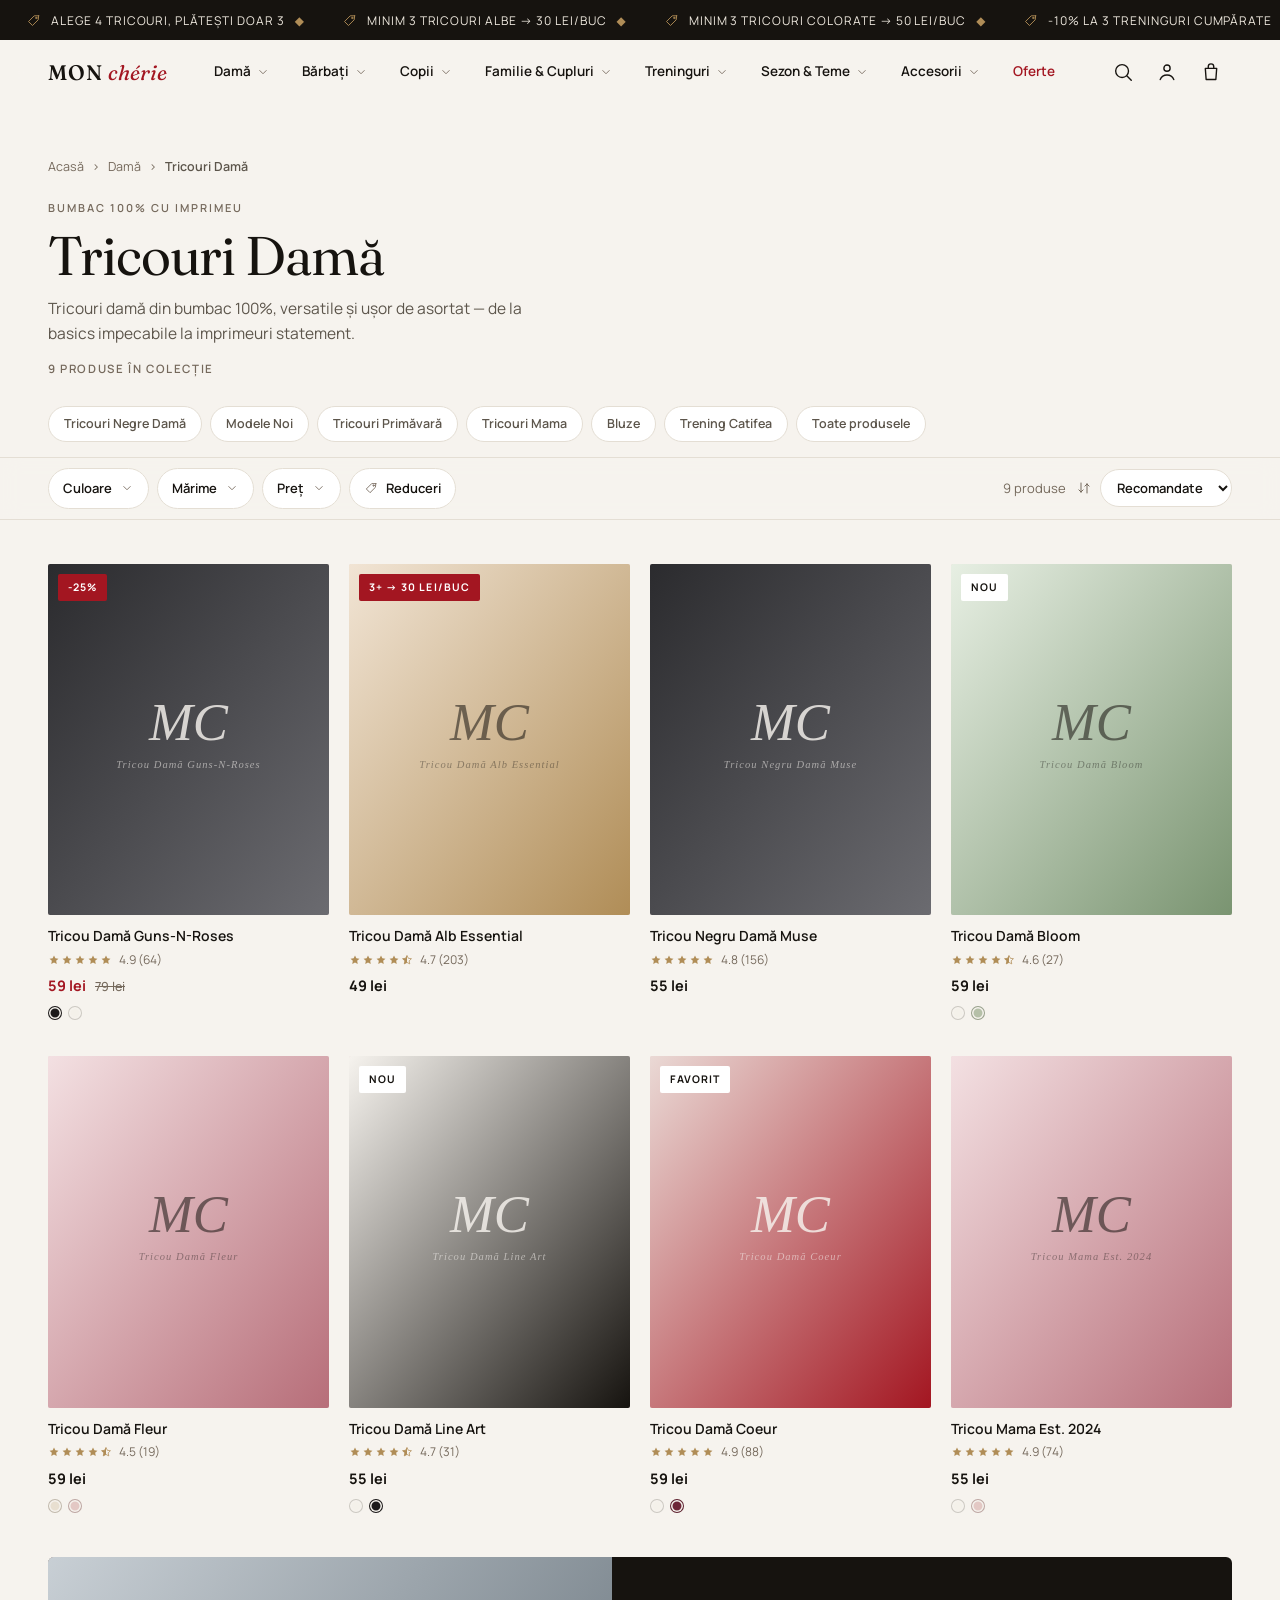
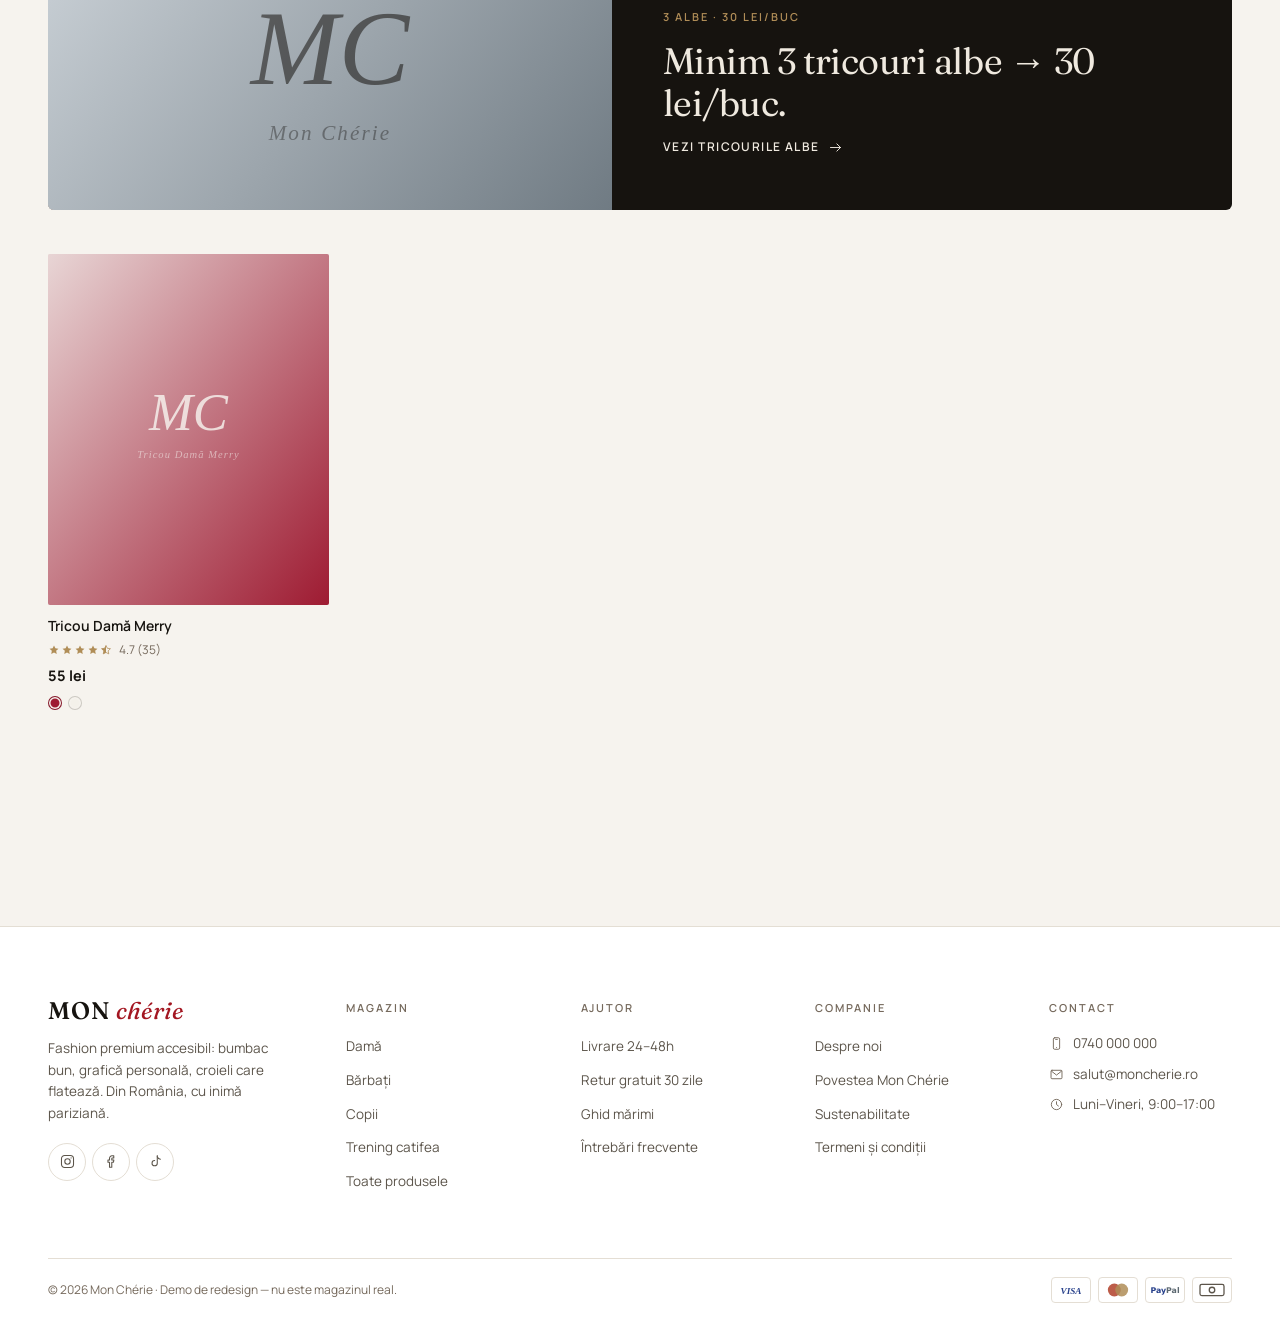
==== commit 0e6660b0: "Finisaj post-QA: motor de promoții în coș, focus trap, fixuri design și a11y 46 de probleme găsite d" ====
--- a/collection.html
+++ b/collection.html
@@ -6,10 +6,10 @@
   <title>Colecție — Mon Chérie</title>
   <meta name="description" content="Explorează colecțiile Mon Chérie — tricouri, bluze și treninguri din bumbac 100%, cu imprimeuri originale. Filtrează după culoare, mărime și preț.">
   <meta name="theme-color" content="#F6F3EE">
-  <link rel="icon" href="data:image/svg+xml,%3Csvg%20xmlns='http://www.w3.org/2000/svg'%20viewBox='0%200%2024%2024'%3E%3Cpath%20d='M12%2020.6s-7.4-4.8-9.6-9.3A5.2%205.2%200%200%201%2012%207.1a5.2%205.2%200%200%201%209.6%204.2c-2.2%204.5-9.6%209.3-9.6%209.3z'%20fill='%23A31621'/%3E%3C/svg%3E">
+  <link rel="icon" href="data:image/svg+xml,%3Csvg xmlns='http://www.w3.org/2000/svg' viewBox='0 0 64 64'%3E%3Crect width='64' height='64' fill='%23F6F3EE'/%3E%3Ctext x='32' y='44' font-family='Georgia,serif' font-style='italic' font-size='34' fill='%23A31621' text-anchor='middle'%3EMC%3C/text%3E%3C/svg%3E">
   <link rel="preconnect" href="https://fonts.googleapis.com">
   <link rel="preconnect" href="https://fonts.gstatic.com" crossorigin>
-  <link rel="stylesheet" href="https://fonts.googleapis.com/css2?family=Fraunces:ital,opsz,wght@0,9..144,300..620;1,9..144,300..620&family=Manrope:wght@400;500;600;700;800&display=swap">
+  <link rel="stylesheet" href="https://fonts.googleapis.com/css2?family=Fraunces:ital,opsz,wght@0,9..144,300..640;1,9..144,300..640&family=Manrope:wght@400..800&display=swap">
   <link rel="stylesheet" href="assets/css/main.css">
   <link rel="stylesheet" href="assets/css/collection.css">
 </head>
--- a/assets/css/main.css
+++ b/assets/css/main.css
@@ -11,7 +11,7 @@
   --surface: #FFFFFF;
   --ink: #16130F;
   --ink-soft: #5C554B;
-  --muted: #8A7F72;
+  --muted: #75695C; /* AA (≥4.5:1) pe --bg și pe alb pentru text mic */
   --line: #E4DED4;
   --cherry: #A31621;
   --cherry-deep: #7C1220;
@@ -56,11 +56,16 @@
   outline-offset: 2px;
   border-radius: var(--radius);
 }
+/* pe secțiunile dark, outline-ul ink ar fi invizibil */
+.promo-band :focus-visible,
+.col-break :focus-visible,
+.mc-announce :focus-visible {
+  outline-color: var(--bg);
+}
 ::selection { background: var(--blush); color: var(--ink); }
 html.mc-lock, html.mc-lock body { overflow: hidden; }
 
 /* ---------- 3. Tipografie ---------- */
-.font-display { font-family: var(--font-display); }
 .display {
   font-family: var(--font-display);
   font-size: clamp(2.6rem, 6vw, 5rem);
@@ -90,7 +95,6 @@
   text-transform: uppercase;
   color: var(--ink-soft);
 }
-.micro--cherry { color: var(--cherry); }
 .lead { font-size: 17px; color: var(--ink-soft); max-width: 46ch; }
 small, .small { font-size: 13px; }
 
@@ -102,7 +106,6 @@
   padding-inline: clamp(20px, 4vw, 48px);
 }
 .section { padding-block: clamp(64px, 10vw, 120px); }
-.hairline { border: 0; border-top: 1px solid var(--line); }
 .skip-link {
   position: absolute;
   left: 12px; top: -60px;
@@ -168,8 +171,6 @@
 .btn-primary:hover, .btn-primary:focus-visible { background: var(--cherry); color: #fff; }
 .btn-ghost { border-color: var(--ink); color: var(--ink); background: transparent; }
 .btn-ghost:hover, .btn-ghost:focus-visible { background: var(--ink); color: var(--bg); }
-.btn-dark { background: var(--bg); color: var(--ink); }
-.btn-dark:hover, .btn-dark:focus-visible { background: var(--cherry); color: #fff; }
 .btn-cherry { background: var(--cherry); color: #fff; }
 .btn-cherry:hover, .btn-cherry:focus-visible { background: var(--cherry-deep); color: #fff; }
 .btn--block { width: 100%; }
@@ -322,7 +323,8 @@
 }
 .mc-mega-grid {
   display: grid;
-  grid-template-columns: 1fr auto;
+  grid-template-columns: auto auto;
+  justify-content: space-between;
   gap: clamp(28px, 4vw, 64px);
   padding-block: 34px 26px;
 }
@@ -539,7 +541,6 @@
   transition: border-color .2s, color .2s, background-color .2s;
 }
 .mc-chip:hover, .mc-chip:focus-visible { border-color: var(--ink); }
-.mc-chip[aria-pressed="true"], .mc-chip.active { background: var(--ink); color: var(--bg); border-color: var(--ink); }
 .mc-search-sugg { margin-top: 14px; }
 .mc-sugg-item {
   display: flex;
@@ -621,6 +622,8 @@
   background: var(--blush);
 }
 .mc-cart-item-title { font-size: 14px; font-weight: 600; line-height: 1.35; }
+.mc-cart-item-title a { transition: color .2s; }
+.mc-cart-item-title a:hover, .mc-cart-item-title a:focus-visible { color: var(--cherry); }
 .mc-cart-item-meta { font-size: 12px; color: var(--muted); margin-top: 2px; }
 .mc-cart-item-row {
   display: flex;
@@ -630,6 +633,7 @@
   margin-top: 10px;
 }
 .mc-cart-item-price { font-size: 14px; font-weight: 700; }
+.mc-cart-item-price s { color: var(--muted); font-weight: 500; font-size: 12px; margin-left: 6px; }
 .mc-cart-remove {
   font-size: 11.5px;
   color: var(--muted);
@@ -655,7 +659,6 @@
   transition: color .2s;
 }
 .mc-qty button:hover { color: var(--ink); }
-.mc-qty button:disabled { opacity: .35; cursor: default; }
 .mc-qty svg { width: 13px; height: 13px; }
 .mc-qty output {
   min-width: 26px;
@@ -674,10 +677,12 @@
 }
 .mc-cartd-upsell .micro { display: block; margin-bottom: 10px; color: var(--muted); }
 .mc-upsell-row {
+  position: relative; /* ancoră pentru popover-ul de mărime */
   display: flex;
   align-items: center;
   gap: 12px;
 }
+.mc-upsell-row .qa-pop { left: 0; right: 0; bottom: calc(100% + 8px); }
 .mc-upsell-row img {
   width: 48px; height: 60px;
   object-fit: cover;
@@ -714,6 +719,27 @@
 }
 .mc-cartd-total b { font-size: 18px; }
 .mc-cartd-note { font-size: 11.5px; color: var(--muted); margin-bottom: 14px; }
+.mc-cartd-discounts { margin-bottom: 6px; }
+.mc-cartd-disc {
+  display: flex;
+  align-items: baseline;
+  justify-content: space-between;
+  gap: 12px;
+  font-size: 12.5px;
+  font-weight: 600;
+  color: var(--cherry);
+  margin-bottom: 4px;
+}
+.mc-cartd-hint {
+  display: flex;
+  align-items: center;
+  gap: 7px;
+  margin-top: 9px;
+  font-size: 12px;
+  font-weight: 600;
+  color: var(--cherry-deep);
+}
+.mc-cartd-hint svg { width: 14px; height: 14px; flex: none; color: var(--cherry); }
 
 /* ---------- 12. Card produs ---------- */
 .mc-card { position: relative; }
@@ -814,6 +840,41 @@
   box-shadow: inset 0 0 0 1.5px var(--bg);
 }
 .mc-swatch-more { font-size: 11px; color: var(--muted); font-weight: 600; }
+
+/* Quick-add: mini-selector de mărime (global — home, colecție, PDP, coș) */
+.qa-pop {
+  position: absolute;
+  left: 8px; right: 8px; bottom: 8px;
+  z-index: 3;
+  background: rgba(255, 255, 255, .96);
+  -webkit-backdrop-filter: blur(6px);
+  backdrop-filter: blur(6px);
+  border-radius: var(--radius-lg);
+  box-shadow: var(--shadow);
+  padding: 12px;
+  opacity: 0;
+  transform: translateY(8px);
+  transition: opacity .25s, transform .25s var(--ease-out);
+}
+.qa-pop.in { opacity: 1; transform: none; }
+.qa-pop .micro { display: block; margin-bottom: 8px; color: var(--muted); }
+.qa-sizes { display: flex; flex-wrap: wrap; gap: 6px; }
+.qa-sizes button {
+  min-width: 38px;
+  min-height: 34px;
+  padding-inline: 9px;
+  border: 1px solid var(--line);
+  border-radius: var(--radius);
+  font-size: 12px;
+  font-weight: 700;
+  background: var(--surface);
+  transition: background-color .15s, color .15s, border-color .15s;
+}
+.qa-sizes button:hover, .qa-sizes button:focus-visible {
+  background: var(--ink);
+  color: var(--bg);
+  border-color: var(--ink);
+}
 
 /* ---------- 13. Toast ---------- */
 .mc-toast {
@@ -870,7 +931,7 @@
 }
 .mc-footer-top {
   display: grid;
-  grid-template-columns: 1.35fr repeat(3, 1fr);
+  grid-template-columns: 1.35fr repeat(4, 1fr);
   gap: clamp(24px, 4vw, 56px);
   padding-block: clamp(44px, 6vw, 72px) clamp(34px, 5vw, 56px);
 }
--- a/assets/css/collection.css
+++ b/assets/css/collection.css
@@ -85,6 +85,10 @@
   transition: box-shadow .3s;
 }
 .col-toolbar.is-stuck { box-shadow: 0 16px 30px -26px rgba(22, 19, 15, .4); }
+/* fallback opac unde backdrop-filter nu există (lizibilitate) */
+@supports not ((backdrop-filter: blur(10px)) or (-webkit-backdrop-filter: blur(10px))) {
+  .col-toolbar { background: var(--bg); }
+}
 .col-toolbar-inner {
   display: flex;
   align-items: center;
@@ -339,40 +343,7 @@
 /* Skeleton (150ms la schimbare de filtre) */
 .col-skel .skel-line { margin-top: 10px; }
 
-/* ---------- Quick-add: mini-selector de mărime ---------- */
-.qa-pop {
-  position: absolute;
-  left: 8px; right: 8px; bottom: 8px;
-  z-index: 3;
-  background: rgba(255, 255, 255, .96);
-  -webkit-backdrop-filter: blur(6px);
-  backdrop-filter: blur(6px);
-  border-radius: var(--radius-lg);
-  box-shadow: var(--shadow);
-  padding: 12px;
-  opacity: 0;
-  transform: translateY(8px);
-  transition: opacity .25s, transform .25s var(--ease-out);
-}
-.qa-pop.in { opacity: 1; transform: none; }
-.qa-pop .micro { display: block; margin-bottom: 8px; color: var(--muted); }
-.qa-sizes { display: flex; flex-wrap: wrap; gap: 6px; }
-.qa-sizes button {
-  min-width: 38px;
-  min-height: 34px;
-  padding-inline: 9px;
-  border: 1px solid var(--line);
-  border-radius: var(--radius);
-  font-size: 12px;
-  font-weight: 700;
-  background: var(--surface);
-  transition: background-color .15s, color .15s, border-color .15s;
-}
-.qa-sizes button:hover, .qa-sizes button:focus-visible {
-  background: var(--ink);
-  color: var(--bg);
-  border-color: var(--ink);
-}
+/* Quick-add: mini-selectorul de mărime (.qa-pop) e global, în main.css */
 
 /* ---------- Scrim bottom-sheet ---------- */
 .colf-scrim {
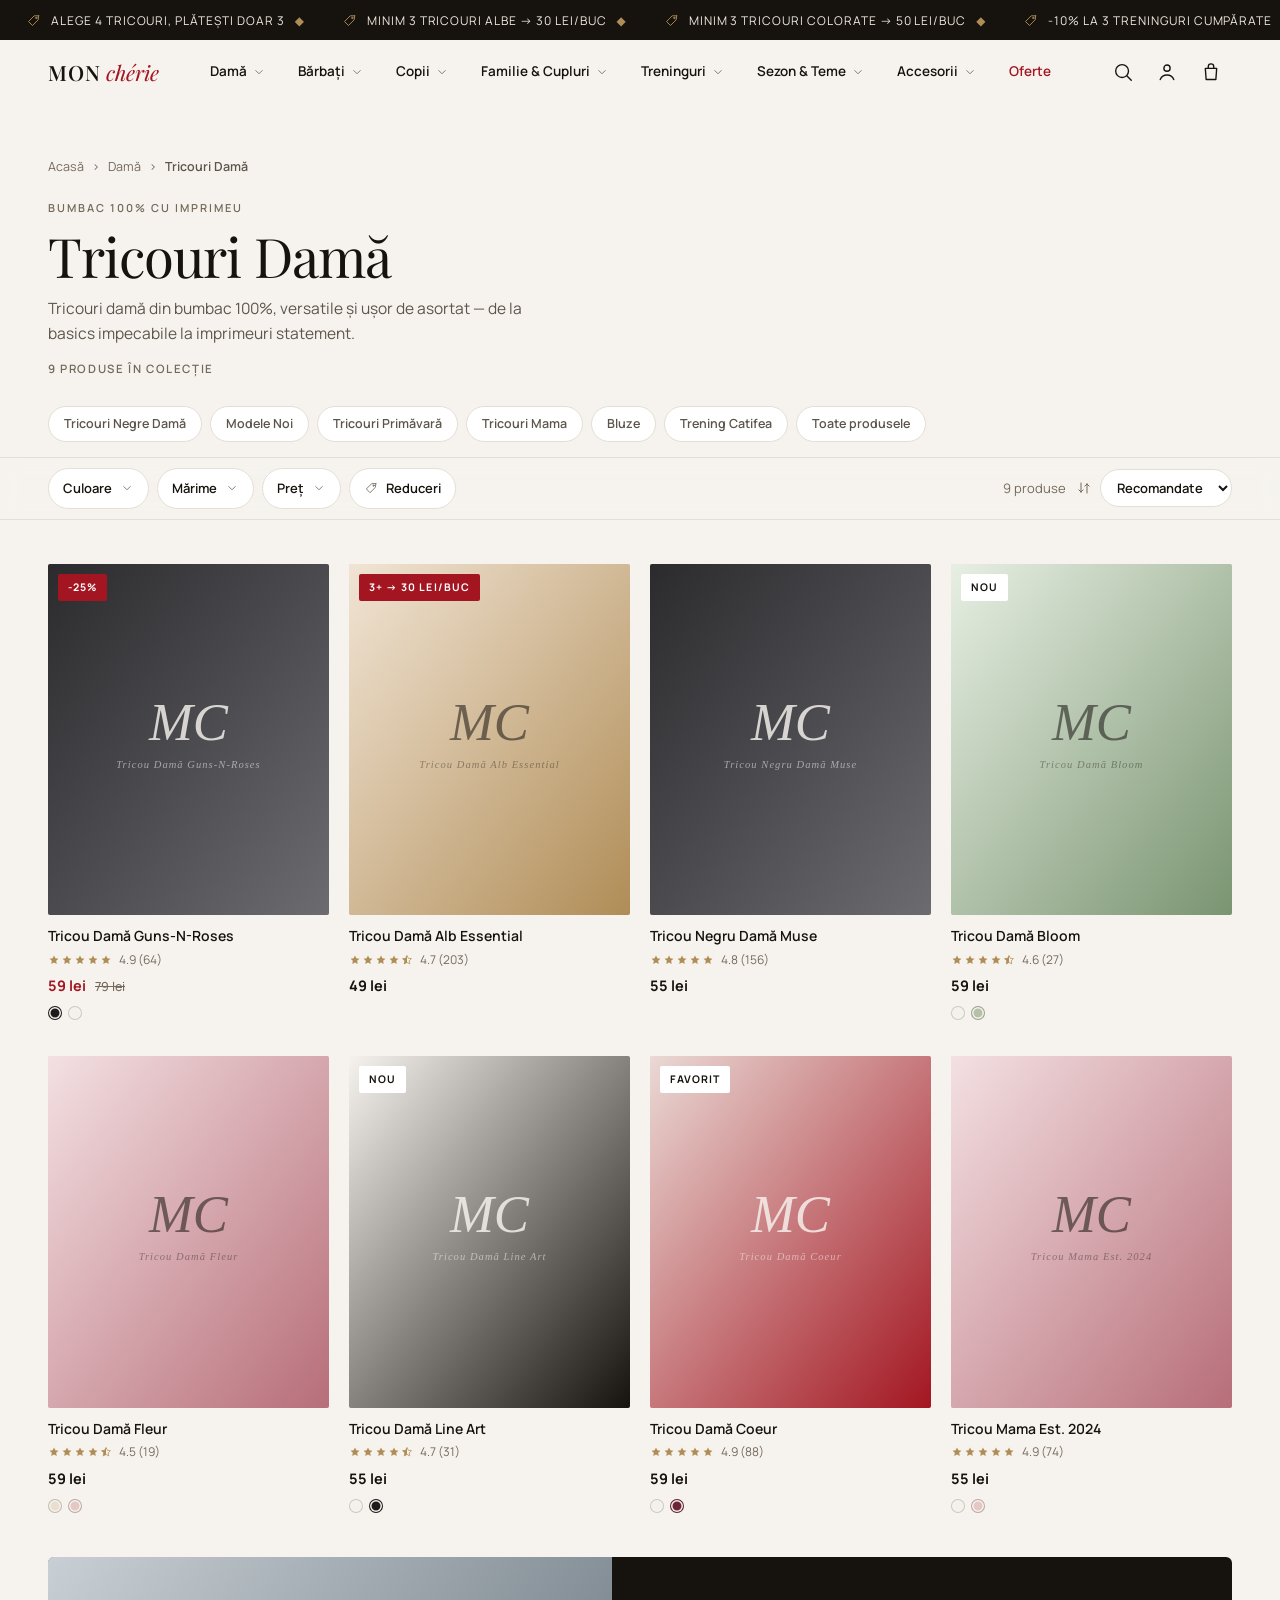
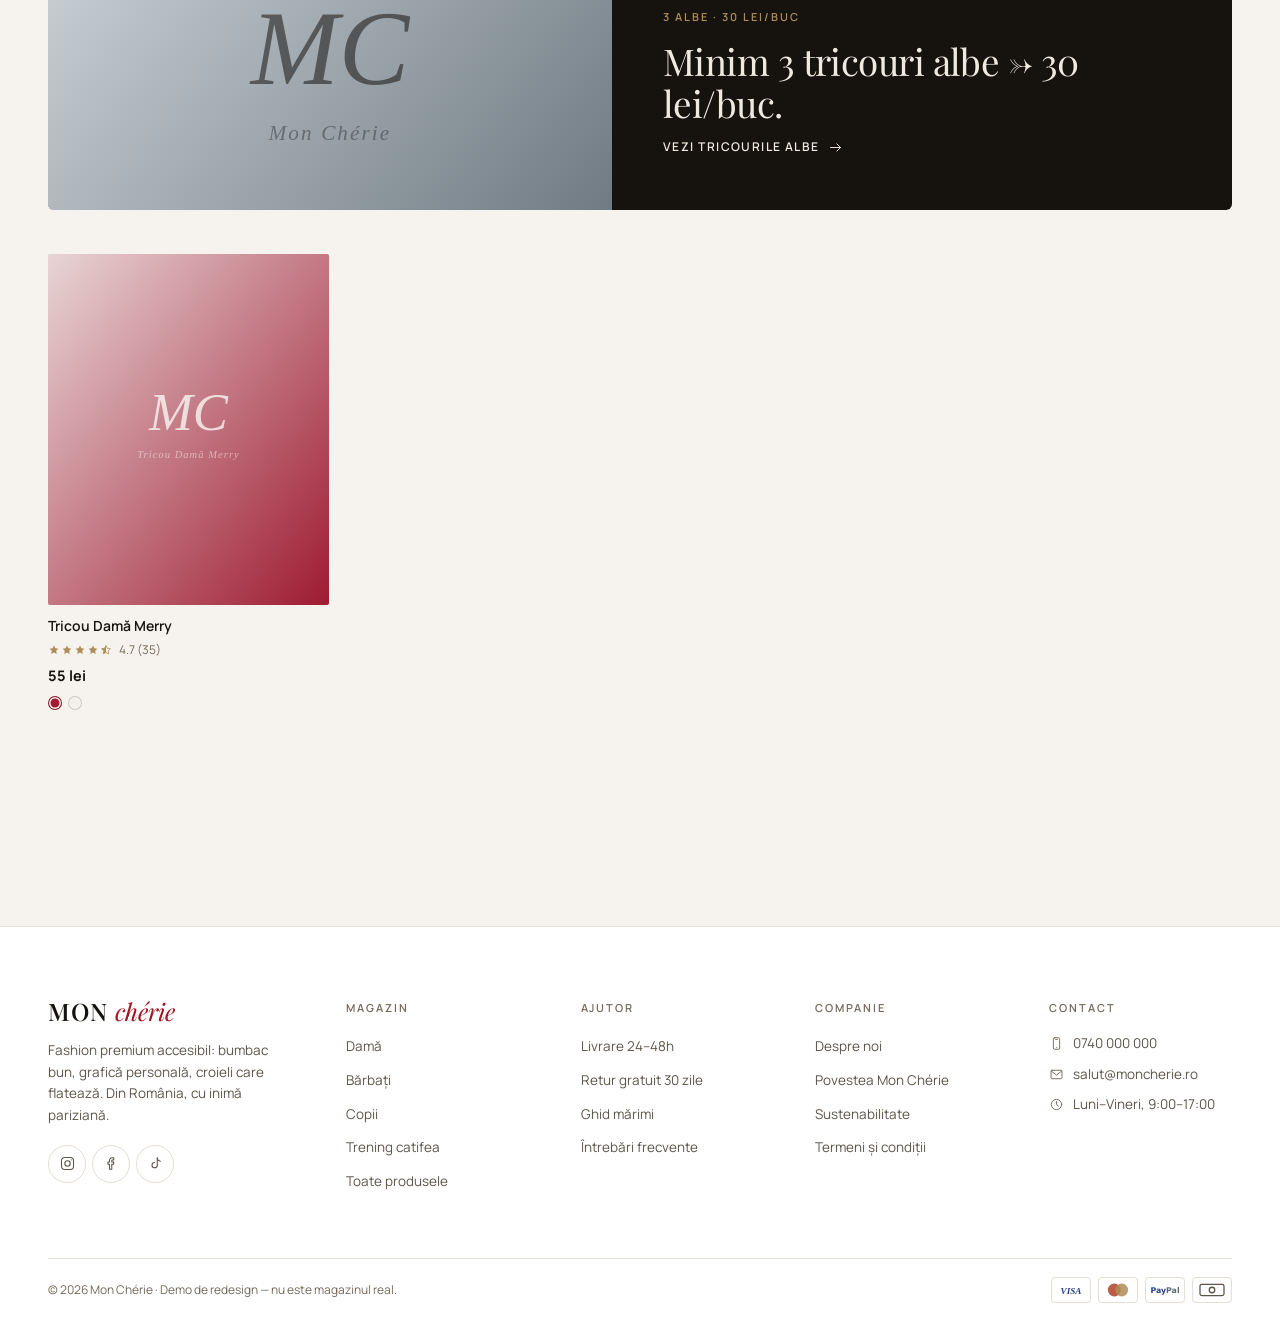
==== commit ad1c214a: "Schimbă fontul de titluri din Fraunces în Playfair Display Fraunces avea la dimensiuni mari un aer c" ====
--- a/collection.html
+++ b/collection.html
@@ -9,7 +9,7 @@
   <link rel="icon" href="data:image/svg+xml,%3Csvg xmlns='http://www.w3.org/2000/svg' viewBox='0 0 64 64'%3E%3Crect width='64' height='64' fill='%23F6F3EE'/%3E%3Ctext x='32' y='44' font-family='Georgia,serif' font-style='italic' font-size='34' fill='%23A31621' text-anchor='middle'%3EMC%3C/text%3E%3C/svg%3E">
   <link rel="preconnect" href="https://fonts.googleapis.com">
   <link rel="preconnect" href="https://fonts.gstatic.com" crossorigin>
-  <link rel="stylesheet" href="https://fonts.googleapis.com/css2?family=Fraunces:ital,opsz,wght@0,9..144,300..640;1,9..144,300..640&family=Manrope:wght@400..800&display=swap">
+  <link rel="stylesheet" href="https://fonts.googleapis.com/css2?family=Playfair+Display:ital,wght@0,400..900;1,400..900&family=Manrope:wght@400..800&display=swap">
   <link rel="stylesheet" href="assets/css/main.css">
   <link rel="stylesheet" href="assets/css/collection.css">
 </head>
--- a/assets/css/main.css
+++ b/assets/css/main.css
@@ -24,7 +24,7 @@
   --container: 1280px;
   --header-h: 64px;
 
-  --font-display: "Fraunces", Georgia, "Times New Roman", serif;
+  --font-display: "Playfair Display", Georgia, "Times New Roman", serif;
   --font-ui: "Manrope", system-ui, -apple-system, "Segoe UI", sans-serif;
   --ease-out: cubic-bezier(.22, 1, .36, 1);
 }
@@ -69,8 +69,7 @@
 .display {
   font-family: var(--font-display);
   font-size: clamp(2.6rem, 6vw, 5rem);
-  font-weight: 380;
-  font-variation-settings: "opsz" 72;
+  font-weight: 400;
   line-height: 1.04;
   letter-spacing: -.02em;
 }
--- a/assets/css/collection.css
+++ b/assets/css/collection.css
@@ -25,8 +25,7 @@
 .col-title {
   font-family: var(--font-display);
   font-size: clamp(2.1rem, 4.6vw, 3.4rem);
-  font-weight: 380;
-  font-variation-settings: "opsz" 60;
+  font-weight: 400;
   letter-spacing: -.02em;
   line-height: 1.05;
 }
@@ -323,7 +322,7 @@
 .col-break-quote {
   font-family: var(--font-display);
   font-size: clamp(1.5rem, 3vw, 2.3rem);
-  font-weight: 380;
+  font-weight: 400;
   line-height: 1.14;
   letter-spacing: -.015em;
   max-width: 22ch;
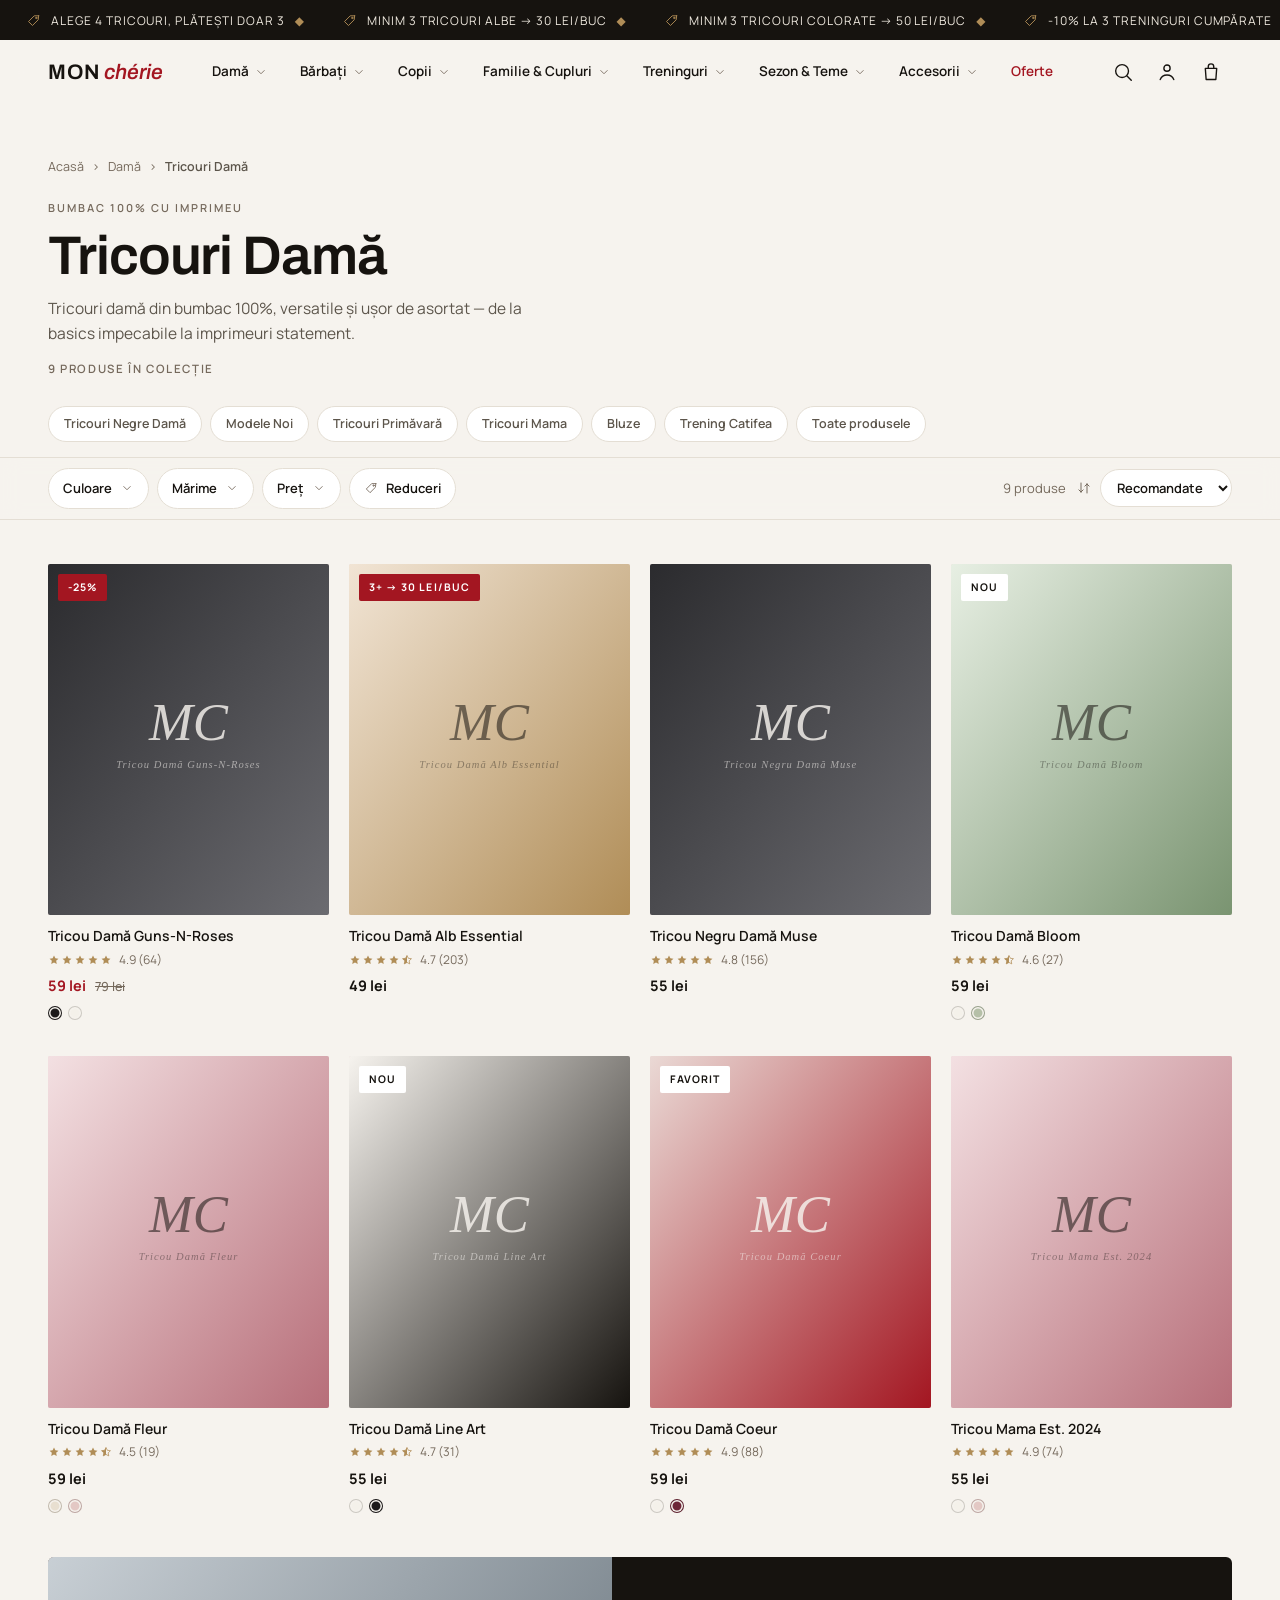
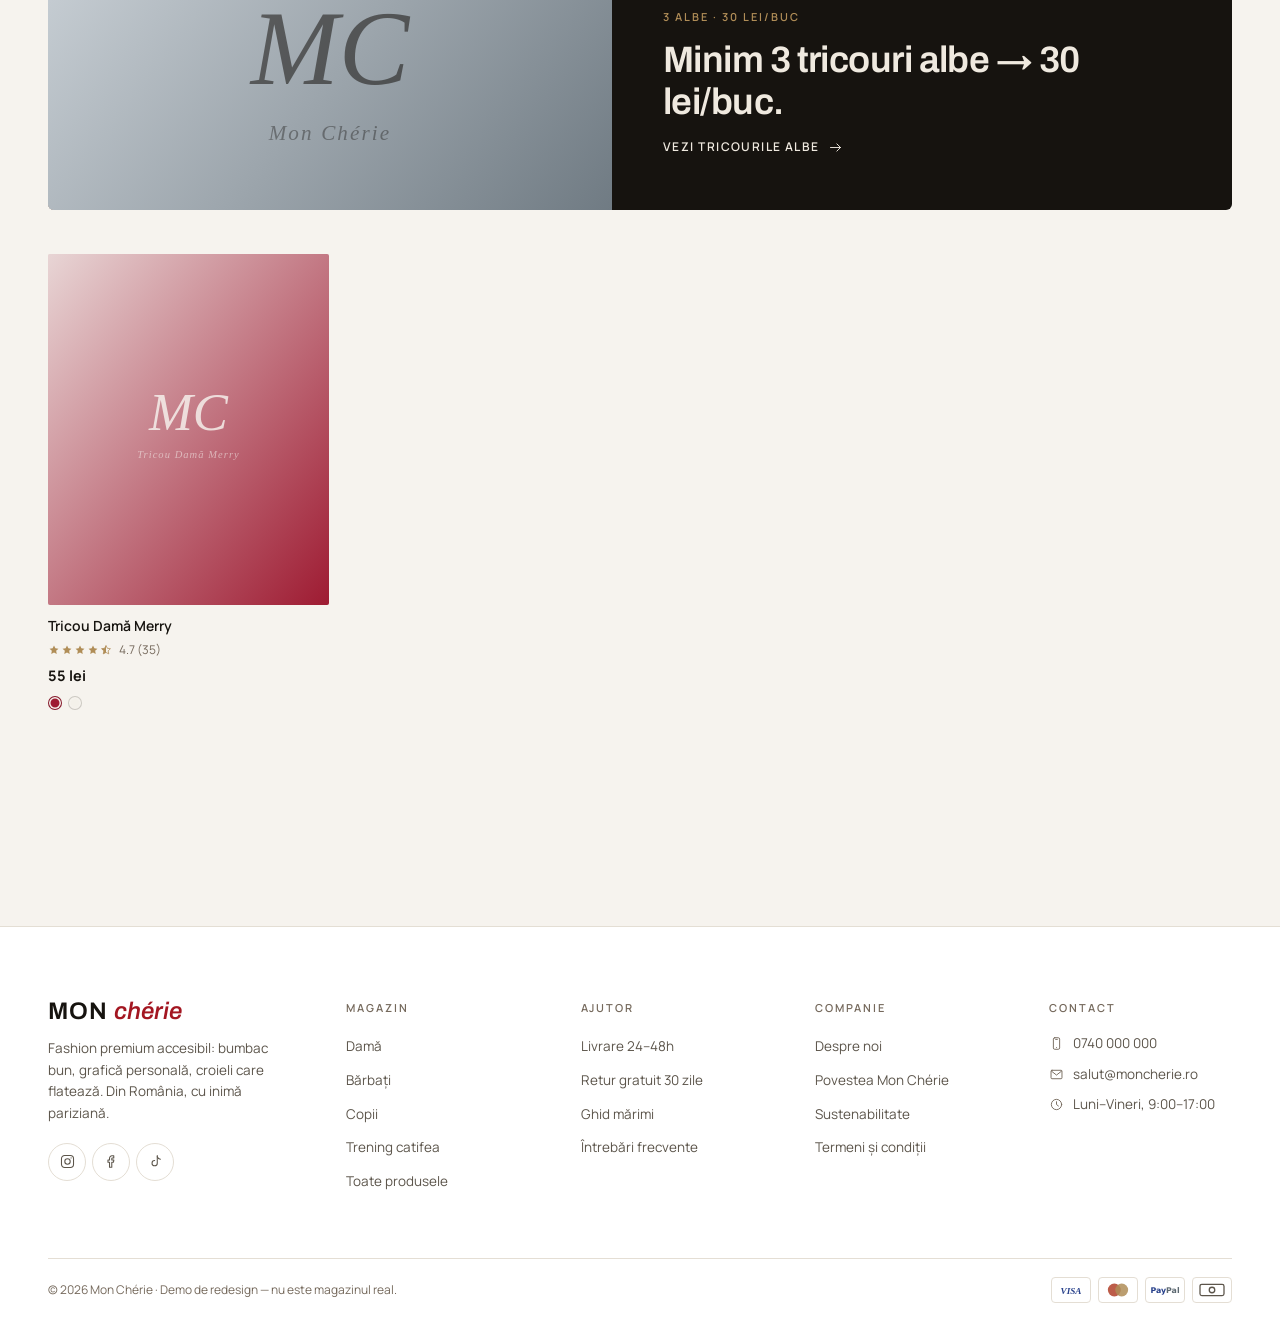
==== commit 6f71097d: "Titluri pe sans-serif Archivo + logo-ul real moncherie.ro în header/footer - Font display: Playfair " ====
--- a/collection.html
+++ b/collection.html
@@ -9,7 +9,7 @@
   <link rel="icon" href="data:image/svg+xml,%3Csvg xmlns='http://www.w3.org/2000/svg' viewBox='0 0 64 64'%3E%3Crect width='64' height='64' fill='%23F6F3EE'/%3E%3Ctext x='32' y='44' font-family='Georgia,serif' font-style='italic' font-size='34' fill='%23A31621' text-anchor='middle'%3EMC%3C/text%3E%3C/svg%3E">
   <link rel="preconnect" href="https://fonts.googleapis.com">
   <link rel="preconnect" href="https://fonts.gstatic.com" crossorigin>
-  <link rel="stylesheet" href="https://fonts.googleapis.com/css2?family=Playfair+Display:ital,wght@0,400..900;1,400..900&family=Manrope:wght@400..800&display=swap">
+  <link rel="stylesheet" href="https://fonts.googleapis.com/css2?family=Archivo:ital,wght@0,100..900;1,100..900&family=Manrope:wght@400..800&display=swap">
   <link rel="stylesheet" href="assets/css/main.css">
   <link rel="stylesheet" href="assets/css/collection.css">
 </head>
--- a/assets/css/main.css
+++ b/assets/css/main.css
@@ -24,7 +24,7 @@
   --container: 1280px;
   --header-h: 64px;
 
-  --font-display: "Playfair Display", Georgia, "Times New Roman", serif;
+  --font-display: "Archivo", "Helvetica Neue", Arial, sans-serif;
   --font-ui: "Manrope", system-ui, -apple-system, "Segoe UI", sans-serif;
   --ease-out: cubic-bezier(.22, 1, .36, 1);
 }
@@ -69,22 +69,22 @@
 .display {
   font-family: var(--font-display);
   font-size: clamp(2.6rem, 6vw, 5rem);
-  font-weight: 400;
+  font-weight: 620;
   line-height: 1.04;
   letter-spacing: -.02em;
 }
-.display em, .h2 em { font-style: italic; font-weight: 400; }
+.display em, .h2 em { font-style: italic; font-weight: 620; }
 .h2 {
   font-family: var(--font-display);
   font-size: clamp(1.8rem, 3.4vw, 2.6rem);
-  font-weight: 400;
+  font-weight: 620;
   line-height: 1.12;
   letter-spacing: -.015em;
 }
 .h3 {
   font-family: var(--font-display);
   font-size: clamp(1.25rem, 2vw, 1.55rem);
-  font-weight: 480;
+  font-weight: 600;
   line-height: 1.2;
 }
 .micro {
@@ -239,16 +239,34 @@
 .mc-logo {
   font-family: var(--font-display);
   font-size: 21px;
-  font-weight: 560;
+  font-weight: 620;
   letter-spacing: .04em;
   white-space: nowrap;
   line-height: 1;
 }
 .mc-logo em {
   font-style: italic;
-  font-weight: 420;
+  font-weight: 560;
   letter-spacing: 0;
   color: var(--cherry);
+}
+/* Logo real (JPG de pe CDN-ul moncherie.ro): multiply topește fundalul alb
+   în ivory; în footer (dark) se inversează + screen. Fallback text la eroare. */
+.mc-logo { display: inline-flex; align-items: center; }
+.mc-logo-img {
+  display: block;
+  height: 44px;
+  width: auto;
+  max-width: 200px;
+  object-fit: contain;
+  mix-blend-mode: multiply;
+}
+.mc-logo .mc-logo-fb { display: none; }
+.mc-logo.logo-text .mc-logo-fb { display: inline; }
+.mc-footer-brand .mc-logo-img {
+  height: 40px;
+  filter: invert(1) grayscale(1);
+  mix-blend-mode: screen;
 }
 .mc-burger { display: none; }
 .mc-actions { display: flex; align-items: center; gap: 2px; margin-left: auto; }
@@ -376,7 +394,7 @@
   transition: transform .6s var(--ease-out);
 }
 .mc-feat:hover .mc-feat-media img { transform: scale(1.05); }
-.mc-feat-title { display: block; font-family: var(--font-display); font-size: 16px; font-weight: 520; }
+.mc-feat-title { display: block; font-family: var(--font-display); font-size: 16px; font-weight: 600; }
 .mc-feat-note { display: block; font-size: 12.5px; color: var(--muted); margin-top: 2px; }
 .mc-mega-bar {
   border-top: 1px solid var(--line);
@@ -514,7 +532,7 @@
   background: none;
   font-family: var(--font-display);
   font-size: clamp(20px, 3vw, 30px);
-  font-weight: 420;
+  font-weight: 560;
   min-width: 0;
 }
 .mc-search-input::placeholder { color: var(--muted); font-style: italic; }
@@ -585,7 +603,7 @@
   border-bottom: 1px solid var(--line);
   flex: none;
 }
-.mc-cartd-title { font-family: var(--font-display); font-size: 19px; font-weight: 520; }
+.mc-cartd-title { font-family: var(--font-display); font-size: 19px; font-weight: 600; }
 .mc-cartd-title span { color: var(--muted); font-family: var(--font-ui); font-size: 13px; margin-left: 6px; }
 .mc-cartd-ship { padding: 14px 22px; border-bottom: 1px solid var(--line); flex: none; font-size: 13px; }
 .mc-cartd-ship strong { color: var(--cherry); }
--- a/assets/css/collection.css
+++ b/assets/css/collection.css
@@ -25,7 +25,7 @@
 .col-title {
   font-family: var(--font-display);
   font-size: clamp(2.1rem, 4.6vw, 3.4rem);
-  font-weight: 400;
+  font-weight: 620;
   letter-spacing: -.02em;
   line-height: 1.05;
 }
@@ -322,7 +322,7 @@
 .col-break-quote {
   font-family: var(--font-display);
   font-size: clamp(1.5rem, 3vw, 2.3rem);
-  font-weight: 400;
+  font-weight: 620;
   line-height: 1.14;
   letter-spacing: -.015em;
   max-width: 22ch;
@@ -404,7 +404,7 @@
     border-bottom: 1px solid var(--line);
     flex: none;
   }
-  .colf-head p { font-family: var(--font-display); font-size: 19px; font-weight: 520; }
+  .colf-head p { font-family: var(--font-display); font-size: 19px; font-weight: 600; }
   .colf-groups {
     display: block;
     flex: 1;
